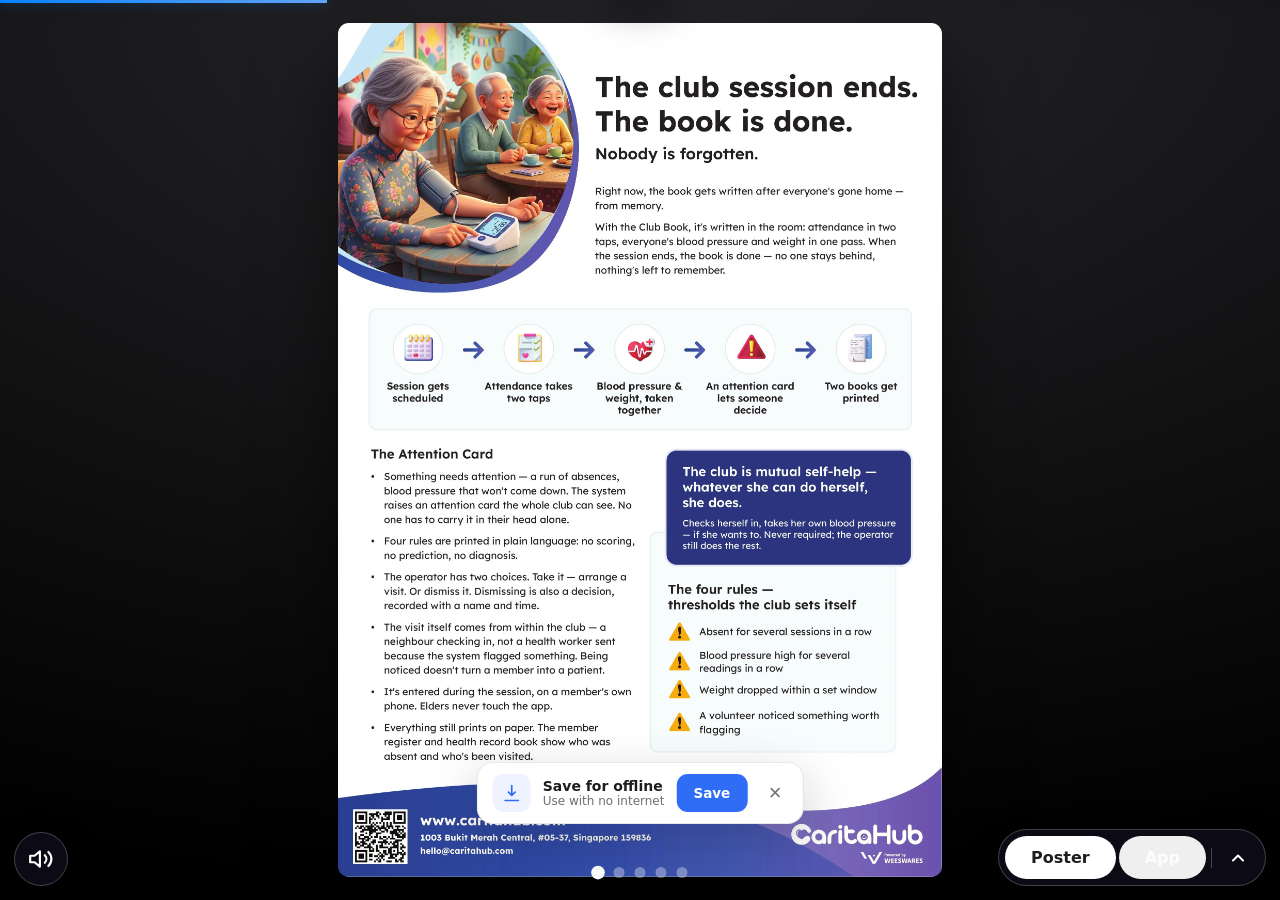
==== clb/index.html @ 9517d424 "CLB: smoother slides — decode-ahead (flash-free transitions), idle prefetch+decode all images, GPU w" ====
<!DOCTYPE html>
<html lang="en">
<head>
  <meta charset="UTF-8" />
  <meta name="viewport" content="width=device-width, initial-scale=1.0, maximum-scale=1.0, user-scalable=no, viewport-fit=cover" />
  <meta name="apple-mobile-web-app-capable" content="yes" />
  <meta name="mobile-web-app-capable" content="yes" />
  <meta name="theme-color" content="#000000" />
  <link rel="manifest" href="./manifest.webmanifest" />
  <link rel="apple-touch-icon" href="./assets/icon.svg" />
  <link rel="preload" as="image" href="posters/1.webp" />
  <link rel="preload" as="image" href="assets/ch-logo.svg" />
  <title>Sổ CLB số — CaritaHub</title>
  <style>
    :root{
      --slide-seconds:8; --fade-ms:900;
      --ink:#1d1d1f; --muted:#6e6e73; --line:rgba(0,0,0,.09);
      --bg:#fbfbfd; --card:#ffffff; --surface:#f5f5f7;
      --brand:#1d1d1f; --brand2:#2f6df6; --accent:#2f6df6;
      --shadow:0 4px 18px rgba(0,0,0,.05); --shadow-lg:0 20px 54px rgba(0,0,0,.10);
      --r:22px;
      --font:-apple-system,BlinkMacSystemFont,'SF Pro Display','SF Pro Text','Segoe UI',system-ui,Roboto,'Helvetica Neue',Arial,sans-serif;
    }
    *{margin:0;padding:0;box-sizing:border-box}
    html,body{height:100%}
    html,body{overscroll-behavior:none}
    body{font-family:var(--font);color:var(--ink);background:var(--bg);
      -webkit-tap-highlight-color:transparent;-webkit-font-smoothing:antialiased;
      -webkit-user-select:none;user-select:none;overflow:hidden}
    img{-webkit-user-drag:none;user-drag:none}
    a{color:inherit;text-decoration:none}

    /* ===== TOP OVERLAY (expand) ===== */
    .topbar{position:fixed;top:0;left:0;right:0;z-index:80;
      background:rgba(255,255,255,.92);backdrop-filter:blur(16px);-webkit-backdrop-filter:blur(16px);
      border-bottom:1px solid var(--line);box-shadow:var(--shadow);
      transform:translateY(-110%);transition:transform .34s cubic-bezier(.4,0,.2,1)}
    body.nav-open .topbar{transform:translateY(0)}
    .tbrow{height:50px;display:flex;align-items:center;gap:12px;padding:0 14px}
    .brand{display:flex;align-items:center;gap:7px;font-weight:800;font-size:15px;white-space:nowrap}
    .brand b{color:var(--brand2)}.brand .dot{color:var(--muted);font-weight:600;font-size:11.5px}
    .tbrow .spacer{flex:1}
    .iconbtn{appearance:none;border:1px solid var(--line);background:#fff;cursor:pointer;width:36px;height:36px;
      border-radius:9px;display:flex;align-items:center;justify-content:center;color:var(--ink);flex:0 0 auto}
    .iconbtn:hover{background:#faf8f2}.iconbtn svg{width:18px;height:18px}

    /* ===== FLOATING BOTTOM-RIGHT NAV ===== */
    .fab{position:fixed;right:max(14px,calc(env(safe-area-inset-right) + 8px));
      bottom:max(14px,calc(env(safe-area-inset-bottom) + 8px));z-index:90;
      display:flex;align-items:center;gap:3px;padding:5px;border-radius:999px;
      background:rgba(22,20,42,.52);backdrop-filter:blur(16px);-webkit-backdrop-filter:blur(16px);
      border:1px solid rgba(255,255,255,.22);box-shadow:0 10px 34px rgba(0,0,0,.32);transition:opacity .35s}
    .fab .ftab{appearance:none;border:0;cursor:pointer;font-family:inherit;font-weight:700;font-size:13.5px;
      color:rgba(255,255,255,.86);padding:8px 18px;border-radius:999px;transition:.2s;white-space:nowrap}
    .fab .ftab.active{background:#fff;color:var(--brand)}
    .fab .fdiv{width:1px;height:20px;background:rgba(255,255,255,.24);margin:0 2px}
    .fab .fexp{appearance:none;border:0;cursor:pointer;background:transparent;color:#fff;width:36px;height:36px;
      border-radius:999px;display:flex;align-items:center;justify-content:center}
    .fab .fexp:hover{background:rgba(255,255,255,.16)}
    .fab .fexp svg{width:20px;height:20px;transition:transform .3s}
    body.nav-open .fab .fexp svg{transform:rotate(180deg)}
    body.pidle.mode-poster .fab{opacity:.28}
    .sndbtn{position:fixed;left:max(14px,calc(env(safe-area-inset-left) + 8px));bottom:max(14px,calc(env(safe-area-inset-bottom) + 8px));z-index:90;
      width:46px;height:46px;border-radius:999px;display:flex;align-items:center;justify-content:center;
      background:rgba(22,20,42,.52);backdrop-filter:blur(16px);-webkit-backdrop-filter:blur(16px);
      border:1px solid rgba(255,255,255,.22);box-shadow:0 10px 34px rgba(0,0,0,.32);color:#fff;cursor:pointer;transition:opacity .35s}
    .sndbtn svg{width:22px;height:22px}
    body.mode-app .sndbtn{display:none}
    body.pidle.mode-poster .sndbtn{opacity:.28}
    @media (min-width:900px){.sndbtn{width:54px;height:54px}.sndbtn svg{width:26px;height:26px}}

    .view{display:none}.view.active{display:block}

    /* ===== POSTER ===== */
    #stage{position:fixed;inset:0;z-index:10;overflow:hidden;cursor:pointer;
      background:radial-gradient(130% 100% at 50% 0%,#26262a 0%,#151517 46%,#000 100%);
      display:flex;align-items:center;justify-content:center}
    .slide{position:absolute;inset:0;display:flex;align-items:center;justify-content:center;opacity:0;will-change:opacity;
      transition:opacity calc(var(--fade-ms)*1ms) ease-in-out;pointer-events:none;padding:clamp(8px,2.5vmin,40px)}
    .slide.active{opacity:1}
    .slide img{max-width:100%;max-height:100%;object-fit:contain;border-radius:clamp(4px,1.2vmin,14px);box-shadow:0 30px 80px rgba(0,0,0,.55)}
    #bar{position:absolute;top:0;left:0;height:3px;width:0;z-index:20;background:linear-gradient(90deg,#0a84ff,#64a7ff);box-shadow:0 0 12px rgba(10,132,255,.5)}
    #dots{position:absolute;bottom:max(22px,calc(env(safe-area-inset-bottom) + 16px));left:50%;transform:translateX(-50%);display:flex;gap:10px;z-index:20;transition:opacity .4s}
    .dot{width:11px;height:11px;border-radius:50%;background:rgba(255,255,255,.35);cursor:pointer;transition:.3s}
    .dot.active{background:#fff;transform:scale(1.25)}
    body.pidle #dots{opacity:0;pointer-events:none}
    #holdhint{position:absolute;top:50%;left:50%;transform:translate(-50%,-50%) scale(.9);z-index:25;display:flex;align-items:center;gap:10px;
      padding:12px 20px;border-radius:14px;background:rgba(10,8,26,.62);backdrop-filter:blur(6px);color:#fff;font-weight:700;font-size:15px;
      opacity:0;pointer-events:none;transition:opacity .18s,transform .18s}
    body.holding #holdhint{opacity:1;transform:translate(-50%,-50%) scale(1)}
    #holdhint svg{width:18px;height:18px}

    /* ===== APP DECK (kiosk step-by-step) ===== */
    #view-app.active{position:fixed;inset:0;z-index:10;background:#fbfbfd;overflow:hidden}
    #deck{position:absolute;inset:0;display:flex;align-items:center;justify-content:center;
      overflow:auto;touch-action:pan-y;padding:clamp(56px,7vh,84px) clamp(64px,9vw,120px)}
    .step{width:100%;max-width:1120px;margin:auto;opacity:0;transform:translateY(10px);will-change:opacity,transform;backface-visibility:hidden;
      transition:opacity .42s ease,transform .42s cubic-bezier(.4,0,.2,1)}
    .step.from-r{transform:translateX(36px)}
    .step.from-l{transform:translateX(-36px)}
    .step.in{opacity:1;transform:none!important}

    /* intro */
    .ch-logo{height:clamp(38px,5.2vh,56px);display:block;margin:0 auto 22px;width:auto;max-width:min(80vw,340px)}
    .step-screen .txt{max-width:min(460px,100%)}
    .step-intro{text-align:center}
    .step-intro .eyebrow{font-size:clamp(12px,1.5vw,14px);font-weight:800;letter-spacing:.16em;text-transform:uppercase;color:var(--brand2)}
    .step-intro h1{font-size:clamp(30px,6vw,58px);color:var(--brand);letter-spacing:-.025em;line-height:1.05;margin-top:14px}
    .step-intro p{max-width:680px;margin:18px auto 0;color:#4b5563;font-size:clamp(15px,2vw,19px);line-height:1.6}
    .chan-cards{display:flex;flex-wrap:wrap;gap:12px;justify-content:center;margin-top:30px}
    .chan-cards .cc{display:flex;align-items:center;gap:10px;background:#fff;border:1px solid var(--line);
      border-radius:14px;padding:12px 16px;cursor:pointer;transition:.16s;font-weight:700;font-size:14.5px;color:var(--ink)}
    .chan-cards .cc:hover{transform:translateY(-2px);box-shadow:0 12px 26px rgba(0,0,0,.10)}
    .chan-cards .cc b{width:26px;height:26px;border-radius:8px;color:#fff;font-size:12px;display:flex;align-items:center;justify-content:center}

    /* chapter */
    .step-chapter{text-align:center;position:relative}
    .step-chapter .big-no{position:absolute;top:-13vh;left:50%;transform:translateX(-50%);font-size:36vh;font-weight:800;
      color:#000;opacity:.028;line-height:1;pointer-events:none;z-index:0}
    .step-chapter>*{position:relative;z-index:1}
    .kick{display:inline-flex;align-items:center;gap:9px;justify-content:center}
    .kick i{width:10px;height:10px;border-radius:50%;background:var(--ch,#4b47c9)}
    .kick span{font-size:clamp(12px,1.5vw,14px);font-weight:800;letter-spacing:.15em;text-transform:uppercase;color:var(--ch,#4b47c9)}
    .step-chapter h1{font-size:clamp(26px,4.6vw,46px);color:var(--brand);letter-spacing:-.02em;line-height:1.1;margin:16px auto 0;max-width:900px}
    .badge{display:inline-block;font-size:12px;font-weight:800;padding:5px 13px;border-radius:999px;margin-top:16px}
    .badge.live{background:#dcfce7;color:#15803d}.badge.proto{background:#fef3c7;color:#b45309}
    .step-chapter .blurb{max-width:760px;margin:18px auto 0;color:#4b5563;font-size:clamp(15px,1.9vw,18px);line-height:1.6}
    .feats{display:flex;flex-wrap:wrap;gap:9px;justify-content:center;margin:22px auto 0;max-width:820px;padding:0}
    .feats li{list-style:none;font-size:13px;font-weight:500;color:var(--ink);background:var(--surface);border:1px solid transparent;
      border-radius:999px;padding:7px 14px;display:flex;align-items:center;gap:8px}
    .feats li::before{content:"";width:6px;height:6px;border-radius:50%;background:var(--ch,#4b47c9)}
    .manual{display:inline-flex;align-items:center;gap:8px;margin-top:22px;font-weight:700;font-size:14px;color:var(--brand2);
      background:#eef3ff;border:1px solid #dbe6ff;padding:10px 16px;border-radius:12px;transition:.15s}
    .manual:hover{background:#e2ecff}
    .go-hint{margin-top:24px;color:var(--muted);font-size:13.5px;font-weight:600}

    /* screen */
    .step-screen{display:flex;flex-wrap:wrap;gap:clamp(20px,4.5vw,60px);align-items:center;justify-content:center}
    .step-screen .dev{flex:0 0 auto;display:flex;align-items:center;justify-content:center;cursor:zoom-in}
    .step-screen .txt{flex:1 1 300px;max-width:460px;min-width:260px}
    .step-screen .chan{display:inline-flex;align-items:center;gap:8px;font-size:12.5px;font-weight:800;letter-spacing:.08em;text-transform:uppercase;color:var(--ch,#4b47c9)}
    .step-screen .chan i{width:8px;height:8px;border-radius:50%;background:var(--ch,#4b47c9)}
    .step-screen h2{font-size:clamp(22px,3.2vw,34px);color:var(--brand);letter-spacing:-.02em;line-height:1.16;margin:12px 0 0}
    .step-screen .detail{margin-top:14px;color:#4b5563;font-size:clamp(15px,1.9vw,18px);line-height:1.6}
    .step-screen .zoom{margin-top:18px;display:inline-flex;align-items:center;gap:7px;color:var(--muted);font-size:13px;font-weight:600}
    @media (orientation:portrait){.step-screen{flex-direction:column}.step-screen .txt{text-align:center;max-width:640px}.step-screen .chan{justify-content:center}}

    /* device frames */
    .phone{background:#1d1d1f;border-radius:34px;padding:10px;box-shadow:var(--shadow-lg);position:relative;width:min(300px,34vh,82vw)}
    .phone::before{content:"";position:absolute;top:17px;left:50%;transform:translateX(-50%);width:34%;height:6px;background:#26282e;border-radius:99px;z-index:2}
    .phone .screen{border-radius:24px;overflow:hidden;aspect-ratio:640/1385;background:#fff;display:block}
    .phone .screen img{width:100%;height:100%;object-fit:cover;display:block}
    .browser{background:#fff;border-radius:16px;overflow:hidden;border:1px solid var(--line);box-shadow:var(--shadow-lg);width:min(820px,54vw,124vh)}
    .browser .b-bar{height:36px;display:flex;align-items:center;gap:7px;padding:0 14px;background:#f5f5f7;border-bottom:1px solid var(--line)}
    .browser .b-bar i{width:12px;height:12px;border-radius:50%;display:block}
    .browser .b-bar .r{background:#ff5f57}.browser .b-bar .y{background:#febc2e}.browser .b-bar .g{background:#28c840}
    .browser .b-bar .addr{flex:1;height:20px;margin-left:8px;background:#fff;border:1px solid #e3ded3;border-radius:6px;font-size:11.5px;color:#9aa0ab;display:flex;align-items:center;padding:0 10px;overflow:hidden;white-space:nowrap}
    .browser .screen{aspect-ratio:1600/1000;background:#fff;display:block}
    .browser .screen img{width:100%;height:100%;object-fit:cover;display:block}
    .kiosk{background:#1d1d1f;border-radius:22px;padding:15px;box-shadow:var(--shadow-lg);width:min(760px,52vw,120vh)}
    .kiosk .screen{border-radius:9px;overflow:hidden;aspect-ratio:1600/1000;background:#fff;display:block}
    .kiosk .screen img{width:100%;height:100%;object-fit:cover;display:block}
    .kiosk .stand{width:74px;height:11px;background:#14161c;border-radius:0 0 9px 9px;margin:0 auto}

    /* links (print / manuals) */
    .step-links{text-align:center}
    .step-links h1{font-size:clamp(24px,4vw,40px);color:var(--brand);letter-spacing:-.02em;margin:14px auto 0;max-width:820px;line-height:1.12}
    .step-links .blurb{max-width:680px;margin:16px auto 0;color:#4b5563;font-size:clamp(15px,1.8vw,17px);line-height:1.6}
    .linkgrid{display:grid;gap:16px;grid-template-columns:repeat(auto-fit,minmax(220px,1fr));max-width:900px;margin:28px auto 0;text-align:left}
    .lcard{background:#fff;border:1px solid var(--line);border-radius:14px;padding:18px;transition:.16s;display:block}
    .lcard:hover{transform:translateY(-3px);box-shadow:0 14px 30px rgba(0,0,0,.10)}
    .lcard .tag{font-size:11px;font-weight:800;letter-spacing:.06em;color:#b45309;background:#fef3c7;display:inline-block;padding:3px 9px;border-radius:6px}
    .lcard h4{font-size:15.5px;margin:12px 0 5px;color:var(--ink)}
    .lcard p{font-size:12.5px;color:var(--muted);line-height:1.45}

    /* closing */
    .step-closing{text-align:center}
    .step-closing h1{font-size:clamp(24px,4vw,42px);color:var(--brand);letter-spacing:-.02em;line-height:1.1}
    .plist{display:grid;gap:16px;grid-template-columns:repeat(auto-fit,minmax(240px,1fr));max-width:920px;margin:26px auto 0;text-align:left}
    .pitem{background:var(--surface);border:1px solid transparent;border-radius:18px;padding:22px}
    .pitem b{display:block;color:var(--brand2);font-size:14.5px;margin-bottom:6px}
    .pitem span{font-size:13px;color:#4b5563;line-height:1.55}
    .close-foot{margin-top:26px;color:var(--muted);font-size:13.5px;line-height:1.7}
    .close-foot .flogo{font-weight:800;color:var(--brand);font-size:16px}
    .close-foot .flogo b{color:var(--brand2)}
    .close-foot .flinks{display:flex;gap:10px;justify-content:center;flex-wrap:wrap;margin-top:12px}
    .close-foot .flinks a{font-size:13px;font-weight:700;color:var(--brand2);background:#eef3ff;border:1px solid #dbe6ff;padding:8px 15px;border-radius:10px}

    /* deck controls */
    .dk-arw{position:fixed;top:50%;transform:translateY(-50%);z-index:60;width:clamp(48px,6vw,62px);height:clamp(48px,6vw,62px);
      border-radius:50%;border:1px solid var(--line);background:rgba(255,255,255,.86);backdrop-filter:blur(8px);
      display:flex;align-items:center;justify-content:center;cursor:pointer;box-shadow:0 8px 24px rgba(20,18,45,.14);color:var(--brand);transition:.16s}
    .dk-arw:hover{background:#fff;transform:translateY(-50%) scale(1.06)}
    .dk-arw:disabled{opacity:.28;cursor:default;transform:translateY(-50%)}
    .dk-arw svg{width:26px;height:26px}
    #dk-prev{left:max(14px,env(safe-area-inset-left))}#dk-next{right:max(14px,env(safe-area-inset-right))}
    #dk-ov{position:fixed;top:max(14px,env(safe-area-inset-top));left:max(14px,env(safe-area-inset-left));z-index:60;
      display:flex;align-items:center;gap:8px;background:rgba(255,255,255,.86);backdrop-filter:blur(8px);border:1px solid var(--line);
      border-radius:12px;padding:9px 15px;font-weight:700;font-size:13.5px;color:var(--brand);cursor:pointer;box-shadow:0 8px 24px rgba(20,18,45,.12)}
    #dk-ov:hover{background:#fff}#dk-ov svg{width:17px;height:17px}
    #dk-foot{position:fixed;left:0;right:0;bottom:0;z-index:55;pointer-events:none}
    #dk-bar{height:4px;width:0;background:linear-gradient(90deg,var(--brand2),#8f8bff);transition:width .35s ease}
    #dk-label{position:absolute;bottom:12px;left:50%;transform:translateX(-50%);font-size:13px;font-weight:700;color:var(--brand);
      background:rgba(255,255,255,.8);backdrop-filter:blur(6px);padding:6px 14px;border-radius:999px;border:1px solid var(--line);white-space:nowrap}
    body.mode-poster .dk-arw,body.mode-poster #dk-ov,body.mode-poster #dk-foot{display:none}

    /* overview overlay */
    #ov{position:fixed;inset:0;z-index:110;background:rgba(244,240,231,.97);backdrop-filter:blur(6px);display:none;
      flex-direction:column;padding:clamp(20px,5vh,50px) clamp(20px,6vw,80px);overflow:auto}
    #ov.open{display:flex}
    #ov h2{font-size:clamp(20px,3vw,28px);color:var(--brand);text-align:center;letter-spacing:-.02em}
    #ov .ov-x{position:absolute;top:18px;right:20px;width:44px;height:44px;border-radius:12px;border:1px solid var(--line);background:#fff;
      display:flex;align-items:center;justify-content:center;cursor:pointer;color:var(--ink);font-size:26px}
    .ov-grid{display:grid;gap:14px;grid-template-columns:repeat(auto-fit,minmax(210px,1fr));max-width:1000px;margin:26px auto 0;width:100%}
    .ov-card{background:#fff;border:1px solid var(--line);border-radius:16px;padding:18px;cursor:pointer;transition:.16s;display:flex;gap:14px;align-items:center}
    .ov-card:hover{transform:translateY(-3px);box-shadow:0 14px 30px rgba(0,0,0,.10)}
    .ov-card b{width:38px;height:38px;border-radius:10px;color:#fff;font-weight:800;display:flex;align-items:center;justify-content:center;flex:0 0 auto}
    .ov-card h3{font-size:15.5px;color:var(--ink)}.ov-card span{font-size:12.5px;color:var(--muted)}

    /* ===== iMin Heron 1 & large touch kiosks (portrait 1080×1920) ===== */
    @media (min-width:900px){
      .step-intro h1{font-size:clamp(46px,6.4vw,74px)}
      .step-chapter h1{font-size:clamp(40px,5.2vw,60px)}
      .step-intro p,.step-chapter .blurb,.step-links .blurb{font-size:clamp(19px,2.1vw,23px);line-height:1.62}
      .step-screen h2{font-size:clamp(34px,4vw,48px)}
      .step-screen .detail{font-size:clamp(21px,2.3vw,27px)}
      .step-screen .chan{font-size:16px}
      .step-links h1,.step-closing h1{font-size:clamp(38px,5vw,56px)}
      .feats li{font-size:15.5px;padding:9px 18px}
      .badge{font-size:14px;padding:6px 15px}
      .manual{font-size:16px;padding:12px 20px}
      .go-hint{font-size:16px}
      .chan-cards .cc{font-size:17px;padding:15px 21px}
      .chan-cards .cc b{width:30px;height:30px;font-size:13px}
      .dk-arw{width:76px;height:76px}.dk-arw svg{width:32px;height:32px}
      #dk-ov{font-size:16px;padding:12px 20px}#dk-ov svg{width:20px;height:20px}
      #dk-label{font-size:16px;padding:9px 22px}
      .fab{padding:6px}.fab .ftab{font-size:16px;padding:12px 26px}.fab .fexp{width:42px;height:42px}
      .ov-card{padding:22px}.ov-card b{width:44px;height:44px;font-size:16px}
      .ov-card h3{font-size:17px}.ov-card span{font-size:13.5px}
      .pitem{padding:24px}.pitem b{font-size:16px}.pitem span{font-size:14.5px}
      .lcard h4{font-size:17px}.lcard p{font-size:13.5px}
    }
    /* Heron 1 stand — use the full vertical canvas: big device frames */
    @media (min-width:900px) and (orientation:portrait){
      #deck{padding:96px 60px 104px}
      .step-screen{gap:clamp(28px,4vh,52px)}
      .step-screen .phone{width:min(490px,45vh,86vw)}
      .step-screen .browser{width:min(960px,92vw)}
      .step-screen .kiosk{width:min(920px,92vw)}
      .dk-arw{width:84px;height:84px}.dk-arw svg{width:36px;height:36px}
    }

    /* ---- stats (impact numbers) ---- */
    .step-stats{text-align:center}
    .step-stats h1{font-size:clamp(24px,4vw,42px);color:var(--brand);letter-spacing:-.02em;line-height:1.1;margin:14px auto 0;max-width:820px}
    .stat-grid{display:grid;gap:16px;grid-template-columns:repeat(auto-fit,minmax(200px,1fr));max-width:920px;margin:30px auto 0}
    .stat-tile{background:var(--surface);border:1px solid transparent;border-radius:18px;padding:26px 20px;display:flex;flex-direction:column;align-items:center;justify-content:center;gap:8px}
    .stat-num{font-size:clamp(38px,6vw,60px);font-weight:800;color:var(--brand);letter-spacing:-.03em;line-height:1;font-variant-numeric:tabular-nums;font-feature-settings:"tnum"}
    .stat-lab{color:var(--muted);font-size:clamp(13px,1.5vw,15px);line-height:1.45;max-width:220px}
    .stat-note{margin-top:22px;color:var(--muted);font-size:12.5px;font-weight:600}
    /* ---- geo ---- */
    .step-geo{text-align:center}
    .step-geo h1{font-size:clamp(24px,4vw,42px);color:var(--brand);letter-spacing:-.02em;line-height:1.1;margin:14px auto 0;max-width:820px}
    .geo-grid{display:grid;gap:16px;grid-template-columns:repeat(auto-fit,minmax(230px,1fr));max-width:900px;margin:30px auto 0;text-align:left}
    .geo-card{background:#fff;border:1px solid var(--line);border-radius:16px;padding:20px 22px;transition:.16s}
    .geo-card:hover{transform:translateY(-3px);box-shadow:0 14px 30px rgba(0,0,0,.10)}
    .geo-head{display:flex;align-items:center;gap:10px;font-weight:800;font-size:16.5px;color:var(--brand)}
    .geo-dot{width:11px;height:11px;border-radius:50%;flex:0 0 auto}
    .geo-list{list-style:none;margin:14px 0 0;padding:0;display:flex;flex-direction:column;gap:9px}
    .geo-list li{display:flex;align-items:center;gap:9px;font-size:13.5px;color:#4b5563;line-height:1.4}
    .geo-list li::before{content:"";width:5px;height:5px;border-radius:50%;background:var(--line);flex:0 0 auto}
    /* ---- closing scan card ---- */
    .close-scan{display:flex;align-items:center;justify-content:center;gap:clamp(18px,3vw,30px);flex-wrap:wrap;
      background:#fff;border:1px solid var(--line);border-radius:18px;box-shadow:var(--shadow);
      padding:clamp(18px,2.4vw,26px);max-width:560px;margin:26px auto 0;text-align:left}
    .scan-qr{background:#fff;border:1px solid var(--line);border-radius:14px;padding:12px;flex:0 0 auto}
    .scan-qr img{display:block;width:clamp(120px,18vh,180px);height:clamp(120px,18vh,180px);object-fit:contain;border-radius:6px}
    .scan-txt{display:flex;flex-direction:column;gap:6px;min-width:180px}
    .scan-txt b{color:var(--brand);font-size:15.5px}
    .scan-txt a{font-size:14px;font-weight:700;color:var(--brand2);width:fit-content}
    .scan-txt a:hover{text-decoration:underline}
    .scan-txt span{color:var(--muted);font-size:12.5px;line-height:1.5;margin-top:2px}
    @media(max-width:520px){.close-scan{text-align:center}.scan-txt{align-items:center}}
    @media (min-width:900px){
      .step-stats h1,.step-geo h1{font-size:clamp(38px,5vw,56px)}
      .stat-num{font-size:clamp(52px,6vw,74px)}.stat-lab{font-size:16px;max-width:240px}.stat-tile{padding:32px 24px}
      .geo-head{font-size:19px}.geo-list li{font-size:16px}
      .scan-txt b{font-size:18px}.scan-txt a{font-size:16px}.scan-txt span{font-size:14px}
    }
    /* ---- language toggle + PDF viewer ---- */
    .langtog{appearance:none;border:1px solid var(--line);background:#fff;cursor:pointer;font-family:inherit;
      font-weight:700;font-size:12.5px;color:var(--brand);border-radius:999px;padding:7px 12px;line-height:1}
    .langtog b{color:var(--brand2)}
    #pdfview{position:fixed;inset:0;z-index:125;background:rgba(15,13,30,.92);display:none;flex-direction:column;padding:max(14px,env(safe-area-inset-top)) 14px 14px}
    #pdfview.open{display:flex}
    #pdfview .pv-bar{display:flex;align-items:center;gap:12px;color:#fff;padding:6px 6px 12px}
    #pdfview .pv-bar b{font-size:15px;flex:1}
    #pdfview .pv-x{cursor:pointer;width:40px;height:40px;border-radius:10px;display:flex;align-items:center;justify-content:center;font-size:26px;background:rgba(255,255,255,.12)}
    #pdfview iframe{flex:1;width:100%;border:0;border-radius:12px;background:#fff}
    /* ---- search in overview ---- */
    #ov-search{width:100%;max-width:560px;margin:18px auto 0;display:block;border:1px solid var(--line);background:#fff;
      border-radius:12px;padding:13px 16px;font-family:inherit;font-size:15px;color:var(--ink);outline:none}
    #ov-search:focus{border-color:var(--brand2);box-shadow:0 0 0 3px rgba(47,109,246,.15)}
    #ov-results{max-width:900px;margin:16px auto 0;width:100%;display:flex;flex-direction:column;gap:8px}
    .ov-res{display:flex;gap:12px;align-items:center;background:#fff;border:1px solid var(--line);border-radius:12px;padding:12px 15px;cursor:pointer;text-align:left}
    .ov-res:hover{background:var(--surface)}
    .ov-res .r-ch{font-size:11.5px;font-weight:800;letter-spacing:.06em;text-transform:uppercase;color:var(--brand2);flex:0 0 auto;width:96px}
    .ov-res .r-cap{font-size:13.5px;color:var(--ink);line-height:1.35}
    /* ---- a11y & micro-interactions ---- */
    :focus-visible{outline:2px solid var(--brand2);outline-offset:2px;border-radius:6px}
    #dk-label{font-variant-numeric:tabular-nums}
    body.autoplaying #dk-label::after{content:" · Auto";color:var(--brand2);font-weight:800}
    #dk-play{position:fixed;top:max(14px,env(safe-area-inset-top));right:max(14px,env(safe-area-inset-right));z-index:60;
      width:44px;height:44px;border-radius:999px;border:1px solid var(--line);background:rgba(255,255,255,.86);backdrop-filter:blur(8px);
      display:flex;align-items:center;justify-content:center;cursor:pointer;box-shadow:0 8px 24px rgba(20,18,45,.12);color:var(--brand)}
    #dk-play:hover{background:#fff}#dk-play svg{width:20px;height:20px}
    #dk-prog{position:fixed;top:0;left:0;height:3px;width:0;z-index:70;background:var(--brand2);box-shadow:0 0 10px var(--brand2)}
    body.mode-poster #dk-play,body.mode-poster #dk-prog{display:none}
    /* offline status */
    #offtoast{position:fixed;left:50%;top:max(14px,env(safe-area-inset-top));transform:translateX(-50%) translateY(-140%);
      z-index:118;display:flex;align-items:center;gap:9px;background:rgba(22,20,42,.92);color:#fff;font-weight:700;font-size:13.5px;
      padding:11px 17px;border-radius:999px;box-shadow:0 12px 34px rgba(0,0,0,.34);backdrop-filter:blur(10px);
      transition:transform .4s cubic-bezier(.4,0,.2,1);white-space:nowrap;max-width:92vw}
    #offtoast.show{transform:translateX(-50%) translateY(0)}
    #offtoast .dot{width:9px;height:9px;border-radius:50%;background:#febc2e;flex:0 0 auto}
    #offtoast.ready .dot{background:#28c840}
    #offtoast .spin{width:14px;height:14px;border:2px solid rgba(255,255,255,.35);border-top-color:#fff;border-radius:50%;animation:offspin .8s linear infinite}
    #offtoast.ready .spin{display:none}
    @keyframes offspin{to{transform:rotate(360deg)}}
    #offtoast-bar{width:74px;height:5px;border-radius:3px;background:rgba(255,255,255,.24);overflow:hidden;flex:0 0 auto;display:none}
    #offtoast.downloading #offtoast-bar{display:block}
    #offtoast-bar i{display:block;height:100%;width:0;background:#28c840;transition:width .25s ease}
    #dlBtn.saved{color:#15803d;border-color:#bbf7d0;background:#f0fdf4}
    #offpill{position:fixed;left:50%;bottom:max(72px,calc(env(safe-area-inset-bottom) + 66px));transform:translateX(-50%);z-index:88;
      display:none;align-items:center;gap:8px;background:#1d1d1f;color:#fff;font-weight:700;font-size:12.5px;padding:9px 15px;border-radius:999px;opacity:.94}
    #offpill .dot{width:8px;height:8px;border-radius:50%;background:#febc2e}
    body.offline #offpill{display:flex}
    /* first-run save-for-offline banner */
    #dlbanner{position:fixed;left:50%;bottom:max(76px,calc(env(safe-area-inset-bottom) + 70px));transform:translateX(-50%) translateY(18px);
      z-index:96;display:none;align-items:center;gap:12px;max-width:min(560px,94vw);
      background:#fff;border:1px solid var(--line);border-radius:16px;padding:11px 11px 11px 15px;
      box-shadow:0 18px 50px rgba(20,18,45,.22);opacity:0;transition:opacity .35s,transform .35s}
    #dlbanner.show{display:flex;opacity:1;transform:translateX(-50%) translateY(0)}
    #dlbanner .dlb-ic{width:38px;height:38px;border-radius:11px;background:#eef3ff;color:var(--brand2);display:flex;align-items:center;justify-content:center;flex:0 0 auto}
    #dlbanner .dlb-ic svg{width:20px;height:20px}
    #dlbanner .dlb-txt{display:flex;flex-direction:column;min-width:0}
    #dlbanner .dlb-txt b{font-size:14px;color:var(--ink);white-space:nowrap}
    #dlbanner .dlb-txt span{font-size:12px;color:var(--muted);white-space:nowrap}
    #dlbanner .dlb-bar{width:120px;height:6px;border-radius:4px;background:var(--surface);overflow:hidden;display:none;flex:0 0 auto}
    #dlbanner.busy .dlb-bar{display:block}
    #dlbanner .dlb-bar i{display:block;height:100%;width:0;background:#28c840;transition:width .25s ease}
    #dlbanner #dlb-go{appearance:none;border:0;cursor:pointer;font-family:inherit;font-weight:800;font-size:13.5px;color:#fff;
      background:var(--brand2);border-radius:11px;padding:11px 17px;white-space:nowrap;flex:0 0 auto}
    #dlbanner.busy #dlb-go{display:none}
    #dlbanner #dlb-x{appearance:none;border:0;background:transparent;color:var(--muted);cursor:pointer;font-size:22px;line-height:1;width:32px;height:32px;flex:0 0 auto}
    @media(max-width:520px){#dlbanner .dlb-txt span{display:none}#dlbanner{gap:9px;padding:9px 9px 9px 12px}#dlbanner .dlb-bar{width:80px}}
    @media (min-width:900px){#dk-play{width:52px;height:52px}#dk-play svg{width:24px;height:24px}}
    .icard:active,.lcard:active,.geo-card:active,.chan-cards .cc:active,.ov-card:active,.stat-tile:active{transform:scale(.985)}
    @media (prefers-reduced-motion: reduce){
      *,*::before,*::after{transition-duration:.01ms !important;animation-duration:.01ms !important;scroll-behavior:auto !important}
    }

    /* lightbox */
    #lb{position:fixed;inset:0;z-index:130;background:rgba(15,13,30,.93);display:none;align-items:center;justify-content:center;padding:22px}
    #lb.open{display:flex}
    #lb .box{max-width:min(1200px,96vw);max-height:92vh;display:flex;flex-direction:column;align-items:center;gap:14px}
    #lb img{max-width:100%;max-height:84vh;object-fit:contain;border-radius:12px;box-shadow:0 30px 80px rgba(0,0,0,.6)}
    #lb .cap{color:#fff;text-align:center;max-width:680px;font-size:14px;line-height:1.5}
    #lb .x{position:absolute;top:14px;right:16px;color:#fff;font-size:30px;cursor:pointer;width:46px;height:46px;display:flex;align-items:center;justify-content:center;border-radius:12px}
    #lb .x:hover{background:rgba(255,255,255,.12)}
    #lb .arw{position:absolute;top:50%;transform:translateY(-50%);color:#fff;cursor:pointer;width:54px;height:54px;display:flex;align-items:center;justify-content:center;background:rgba(255,255,255,.1);border-radius:50%;font-size:26px}
    #lb .arw:hover{background:rgba(255,255,255,.22)}#lb .prev{left:16px}#lb .next{right:16px}
  </style>
</head>
<body class="mode-poster">
  <header class="topbar">
    <div class="tbrow">
      <div class="brand"><img src="assets/ch-logo.svg" alt="" style="height:24px"><span>Sổ <b>CLB</b> số</span></div>
      <div class="spacer"></div>
      <button class="langtog" id="dlBtn" title="Unduh untuk offline / Save for offline" aria-label="Download for offline"></button>
      <button class="langtog" id="langBtn" title="Ngôn ngữ / Language" aria-label="Toggle language English or Vietnamese"><b>EN</b> · VI</button>
      <button class="iconbtn" id="fsBtn" title="Fullscreen" aria-label="Toggle fullscreen"><svg viewBox="0 0 24 24" fill="none" stroke="currentColor" stroke-width="2.2" stroke-linecap="round" stroke-linejoin="round"><path d="M8 3H5a2 2 0 0 0-2 2v3M16 3h3a2 2 0 0 1 2 2v3M8 21H5a2 2 0 0 1-2-2v-3M16 21h3a2 2 0 0 0 2-2v-3"/></svg></button>
      <button class="iconbtn" id="closeNav" title="Close" aria-label="Close menu"><svg viewBox="0 0 24 24" fill="none" stroke="currentColor" stroke-width="2.4" stroke-linecap="round"><path d="M6 6l12 12M18 6L6 18"/></svg></button>
    </div>
  </header>

  <!-- POSTER -->
  <section class="view active" id="view-poster">
    <div id="stage">
      <div id="bar"></div>
      <div id="holdhint"><svg viewBox="0 0 24 24" fill="currentColor"><path d="M6 4h4v16H6zM14 4h4v16h-4z"/></svg><span>Paused</span></div>
      <div id="dots"></div>
    </div>
  </section>

  <!-- APP DECK -->
  <section class="view" id="view-app">
    <div id="deck"></div>
    <button class="dk-arw" id="dk-prev" title="Previous" aria-label="Previous step"><svg viewBox="0 0 24 24" fill="none" stroke="currentColor" stroke-width="2.4" stroke-linecap="round" stroke-linejoin="round"><path d="M15 18l-6-6 6-6"/></svg></button>
    <button class="dk-arw" id="dk-next" title="Next" aria-label="Next step"><svg viewBox="0 0 24 24" fill="none" stroke="currentColor" stroke-width="2.4" stroke-linecap="round" stroke-linejoin="round"><path d="M9 6l6 6-6 6"/></svg></button>
    <div id="dk-ov" role="button" tabindex="0" aria-label="Overview and search"><svg viewBox="0 0 24 24" fill="none" stroke="currentColor" stroke-width="2.2" stroke-linecap="round" aria-hidden="true"><path d="M3 6h18M3 12h18M3 18h18"/></svg><span>Overview</span></div>
    <button class="dk-play" id="dk-play" aria-label="Play or pause auto-advance" title="Auto-play"></button>
    <div id="dk-prog"></div>
    <div id="dk-foot"><div id="dk-bar"></div><div id="dk-label"></div></div>
  </section>

  <!-- background music (poster) -->
  <audio id="bgm" loop preload="auto" src="assets/bg-music.mp3"></audio>
  <button class="sndbtn" id="sndBtn" aria-label="Bật/tắt nhạc nền — Toggle music" title="Music"></button>

  <!-- FLOATING NAV -->
  <div class="fab" id="fab">
    <button class="ftab active" data-tab="poster">Poster</button>
    <button class="ftab" data-tab="app">App</button>
    <span class="fdiv"></span>
    <button class="fexp" id="fexp" title="More" aria-label="More options"><svg viewBox="0 0 24 24" fill="none" stroke="currentColor" stroke-width="2.4" stroke-linecap="round" stroke-linejoin="round"><path d="M6 15l6-6 6 6"/></svg></button>
  </div>

  <!-- OVERVIEW -->
  <div id="ov" role="dialog" aria-modal="true" aria-label="Overview"><div class="ov-x" id="ov-x" role="button" tabindex="0" aria-label="Close">&times;</div><h2 id="ov-title">Overview — jump to a section</h2>
    <input id="ov-search" type="search" placeholder="Search screens…" autocomplete="off">
    <div id="ov-results"></div>
    <div class="ov-grid" id="ov-grid"></div></div>

  <!-- offline status -->
  <div id="offtoast"><span class="spin"></span><span class="dot"></span><span id="offtoast-txt"></span><span id="offtoast-bar"><i></i></span></div>
  <div id="offpill"><span class="dot"></span><span id="offpill-txt">Offline</span></div>

  <!-- first-run: save-for-offline banner -->
  <div id="dlbanner">
    <div class="dlb-ic"><svg viewBox="0 0 24 24" fill="none" stroke="currentColor" stroke-width="2" stroke-linecap="round" stroke-linejoin="round"><path d="M12 3v12m0 0 4-4m-4 4-4-4M4 21h16"/></svg></div>
    <div class="dlb-txt"><b id="dlb-title">Save for offline</b><span id="dlb-sub">Use with no internet</span></div>
    <div class="dlb-bar"><i></i></div>
    <button id="dlb-go">Save</button>
    <button id="dlb-x" aria-label="Dismiss">&times;</button>
  </div>

  <!-- inline PDF viewer -->
  <div id="pdfview"><div class="pv-bar"><b id="pv-title"></b><div class="pv-x" id="pv-x" role="button" tabindex="0" aria-label="Close PDF">&times;</div></div><iframe id="pv-frame" title="PDF"></iframe></div>

  <!-- LIGHTBOX -->
  <div id="lb" role="dialog" aria-modal="true" aria-label="Screenshot viewer"><div class="x" id="lb-x" role="button" tabindex="0" aria-label="Close">&times;</div><div class="arw prev" id="lb-prev" role="button" tabindex="0" aria-label="Previous image">&#8249;</div><div class="arw next" id="lb-next" role="button" tabindex="0" aria-label="Next image">&#8250;</div><div class="box"><img id="lb-img" src="" alt=""><div class="cap" id="lb-cap"></div></div></div>

  <script>
  /* ==================== POSTER ==================== */
  const POSTERS=["posters/1.webp","posters/2.webp","posters/3.webp","posters/4.webp","posters/5.webp"];
  const stage=document.getElementById('stage'),dotsWrap=document.getElementById('dots'),bar=document.getElementById('bar');
  const SLIDE_MS=(parseFloat(getComputedStyle(document.documentElement).getPropertyValue('--slide-seconds'))||8)*1000;
  let pIdx=0,pPlaying=true,pTimer=null,pStart=0,pRAF=null,posterActive=true,pHold=false;
  const slides=POSTERS.map((src,i)=>{const w=document.createElement('div');w.className='slide';
    const img=new Image();img.src=src;img.alt='Poster '+(i+1);img.loading=i===0?'eager':'lazy';w.appendChild(img);stage.insertBefore(w,bar);
    const d=document.createElement('div');d.className='dot';d.onclick=ev=>{ev.stopPropagation();pGo(i);};dotsWrap.appendChild(d);return w;});
  const dots=[...dotsWrap.children];
  function pRender(){slides.forEach((s,i)=>s.classList.toggle('active',i===pIdx));dots.forEach((d,i)=>d.classList.toggle('active',i===pIdx));}
  function pGo(i){pIdx=(i+slides.length)%slides.length;pRender();pRestart();}
  const pNext=()=>pGo(pIdx+1),pPrev=()=>pGo(pIdx-1);
  function pTick(){if(!pPlaying||!posterActive||pHold)return;bar.style.width=Math.min(100,((performance.now()-pStart)/SLIDE_MS)*100)+'%';pRAF=requestAnimationFrame(pTick);}
  function pRestart(){clearTimeout(pTimer);cancelAnimationFrame(pRAF);bar.style.width='0%';if(!pPlaying||!posterActive||pHold)return;pStart=performance.now();pRAF=requestAnimationFrame(pTick);pTimer=setTimeout(pNext,SLIDE_MS);}
  function pStop(){clearTimeout(pTimer);cancelAnimationFrame(pRAF);}
  function holdStart(){if(!posterActive||pHold)return;pHold=true;pStop();document.body.classList.add('holding');}
  function holdEnd(){if(!pHold)return;pHold=false;document.body.classList.remove('holding');if(pPlaying&&posterActive)pRestart();}
  let gX=0,gT=0,gMoved=false,gId=null;
  stage.addEventListener('pointerdown',e=>{if(!posterActive)return;gId=e.pointerId;gX=e.clientX;gT=performance.now();gMoved=false;holdStart();});
  stage.addEventListener('pointermove',e=>{if(gId===null)return;if(Math.abs(e.clientX-gX)>10)gMoved=true;});
  function endG(e){if(gId===null)return;gId=null;const dt=performance.now()-gT,dx=(e.clientX||gX)-gX;holdEnd();
    if(gMoved&&Math.abs(dx)>45){dx<0?pNext():pPrev();return;}
    if(dt<260&&!gMoved){const w=innerWidth;if(e.clientX<w*0.32)pPrev();else if(e.clientX>w*0.68)pNext();}}
  stage.addEventListener('pointerup',endG);
  stage.addEventListener('pointercancel',()=>{gId=null;holdEnd();});
  stage.addEventListener('pointerleave',()=>{if(gId!==null){gId=null;holdEnd();}});
  pRender();pRestart();
  let idleT;function wake(){document.body.classList.remove('pidle');clearTimeout(idleT);idleT=setTimeout(()=>{if(posterActive&&!pHold)document.body.classList.add('pidle')},3500);}
  ['mousemove','touchstart','keydown','click','pointerdown'].forEach(ev=>document.addEventListener(ev,wake,{passive:true}));wake();

  /* ==================== APP DATA ==================== */
  const PDF='https://regardlessly.github.io/notes/vietnam-channels/assets/';
  const SECTIONS=[
    {id:'backend',no:'01',kick:'Back office',ch:'#4b47c9',frame:'browser',badge:{t:'Live demo',c:'live'},
     title:'The Odoo back office — where both services run',
     blurb:'One operator — Chị Hoa, the club secretary — runs both the club and the day-care centre from the same screen. The rule throughout: the system prompts, people decide — never a diagnosis.',
     feats:['70 members, hardship categories, insurance','Self-generating schedules','60 seniors’ vitals in 40 minutes','Attention levels, never diagnosis','Day-care day board','Safety instructions for staff'],
     manual:PDF+'manuals/01-cong-quan-tri.pdf',
     items:[
      ['01-login','Signing in to Sổ CLB số — a Vietnamese interface, with data hosted in Vietnam.'],
      ['02-members-list','The member book: 70 members with hardship categories and BHYT status; a one-tap “needs attention” filter.'],
      ['03-member-form-attention','A member record with its attention level — the orange is the system asking for a human decision.'],
      ['04-programme-form','A recurring programme — its “10th & 25th monthly” schedule generates every session automatically.'],
      ['05-club-calendar','The club calendar — the club’s whole month at a glance.'],
      ['06-vitals-grid','Session vitals: the bulk blood-pressure and weight grid — 60 seniors in 40 minutes.'],
      ['07-attention-inbox','The needs-attention inbox: consecutive absences, a rising BP trend, weight loss — accept a flag and a visit is suggested.'],
      ['08-care-plans','Care plans, and the 30-second visit log behind every escalation.'],
      ['09-club-profile','The club profile — where the member book and the health book print from.'],
      ['10-daycare-day-board','The day-care day board — not arrived · at the centre · gone home · absent: one glance tells the whole day.'],
      ['11-daycare-enrolments','Day-care enrolments — the green “club member?” column: one senior, two services, one record.'],
      ['12-enrolment-safety','The red safety band says what staff must do — never what a person has; plus who may collect.'],
      ['13-centre-kpis','Centre numbers: regulars, visits per 30 days, coverage (illustrative figures).'],
      ['15-province-aggregates','The province view: aggregates only, no member records — visibility is earned by relationship, not granted by role.'],
     ]},
    {id:'staff',no:'02',kick:'Staff & volunteers',ch:'#159a6b',frame:'phone',badge:{t:'Prototype — in build',c:'proto'},
     title:'The staff & volunteer app',
     blurb:'The session’s work, pocket-sized: two-tap attendance, vitals on the spot, the needs-attention list, and a 30-second visit sheet. A volunteer sees only their assigned care plans — nothing more.',
     feats:['Two-tap attendance','Vitals at the session','30-second visit sheet','Volunteers see only their own work','Book preview & PDF export'],
     manual:PDF+'manuals/02-ung-dung-nhan-vien.pdf',
     items:[
      ['home','Chị Hoa’s home: the next session, quick actions, and the needs-attention list.'],
      ['members','The member book, in a pocket.'],
      ['attendance','Two-tap attendance: build the list, then tap the absentees.'],
      ['vitals','Session vitals — blood pressure and weight entered on the spot.'],
      ['attention','Needs-attention on the phone — the same flags as the desktop.'],
      ['visit-sheet','The 30-second visit sheet: tick the tasks, one line of observation, done.'],
      ['books','The club books, right in the app.'],
      ['book-preview','Member-book preview with PDF export — it still prints.'],
     ]},
    {id:'station',no:'03',kick:'Meeting station',ch:'#2f6df6',frame:'kiosk',badge:{t:'Prototype — in build',c:'proto'},
     title:'The meeting station — a docked tablet at the meeting table',
     blurb:'The staff app’s station mode — but the users are the seniors themselves. Tap your name, take a device-assisted reading, sign up for the next session. After 45 idle seconds it resets so nothing personal lingers.',
     feats:['Tap your name or scan a QR','Big type, proper honorifics','Device-assisted readings','Printed take-home slip','45-second privacy reset','PIN-locked station mode'],
     manual:PDF+'manuals/03-tram-sinh-hoat.pdf',
     items:[
      ['station-idle','The idle screen: solar and lunar date, one big button to begin.'],
      ['station-identify','“Please tap your name” — proper honorifics (Ông/Bà/Cụ), accent-free search, or the member QR.'],
      ['station-hub','Hello Ông An: three tasks, three big targets — attendance, health reading, sign-up.'],
      ['station-measure','The paired cuff and scale read automatically — the demo uses a clearly-labelled simulator.'],
      ['station-reading','The reading comes back in big type — confirmed on screen before anything is saved.'],
      ['station-saved','Saved to the health book, a take-home slip prints, and the station invites the next person.'],
     ]},
    {id:'family',no:'04',kick:'Family',ch:'#3b6fe0',frame:'phone',badge:{t:'Prototype',c:'proto'},
     title:'The family app — reassurance first, detail second',
     blurb:'Built for children living far away. The first thing shown is the thing that matters — Mum is doing well — then the day’s moments. Family surfaces carry no health data; sharing opens only with consent on file.',
     feats:['Reassurance first','No health data','Consent-gated','A quiet day is still good news'],
     manual:PDF+'manuals/04-gia-dinh.pdf',
     items:[
      ['welcome','The welcome screen — for children living far away.'],
      ['feed','The feed: “Mum is doing well” first, then the day’s moments.'],
      ['feed-quiet','A quiet day is still good news — the app says so, explicitly.'],
      ['photo-hearted','Heart a moment — connection, not surveillance.'],
      ['wellbeing','Mum’s week: activities and mood — not a single medical number.'],
      ['family-digest','The no-login daily digest over Zalo: arrival, lunch, nap — no health data. Links expire in 7 days, family-only.'],
     ]},
    {id:'senior',no:'05',kick:'Senior',ch:'#0d9488',frame:'phone',badge:{t:'Prototype — always optional',c:'proto'},
     title:'The senior app — a companion, never a requirement',
     blurb:'The club runs perfectly well without the senior ever touching a phone — this app is only for those who want it. Big type, few tasks, each one obvious. Linking is a six-digit code the club leader reads out — no passwords.',
     feats:['One-tap “I will come”','Their own numbers, same as the paper book','Six-digit link code, no passwords','Optional — the club works without it'],
     manual:PDF+'manuals/05-nguoi-cao-tuoi.pdf',
     items:[
      ['senior-home','Big type, clear actions: one tap — “I will come” — for the next session.'],
      ['health','My health: the senior’s own numbers, exactly as in the club’s paper book.'],
      ['messages','Messages from the club — familiar reminders, no jargon.'],
      ['profile','My profile — small, legible, calm.'],
      ['link','Linking with a six-digit code the club leader reads out — no passwords, always optional.'],
     ]},
  ];
  const PRINT=[
    ['Sổ thành viên','The member book — hardship categories and BHYT','assets/print/so-thanh-vien.pdf'],
    ['Sổ theo dõi sức khỏe','The health book — BP and weight across the months','assets/print/so-theo-doi-suc-khoe.pdf'],
    ['Sổ điểm danh ngày','Inspection-ready daily register — safety line + medication column','assets/print/so-diem-danh-ngay.pdf'],
    ['Báo cáo tháng','Month versus month — “the report writes itself”','assets/print/bao-cao-thang.pdf'],
  ];
  const MANUALS=[
    ['Cổng quản trị','Nine sections — mirrors the in-app manual','manuals/01-cong-quan-tri.pdf'],
    ['Staff & volunteer app','Attendance, vitals, visit sheet, books','manuals/02-ung-dung-nhan-vien.pdf'],
    ['Meeting station','Setup, self-service flow, station privacy','manuals/03-tram-sinh-hoat.pdf'],
    ['Family channel','The app + the no-login Zalo digest','manuals/04-gia-dinh.pdf'],
    ['Senior app','Big type, six-digit code, always optional','manuals/05-nguoi-cao-tuoi.pdf'],
  ];

  /* ==================== BUILD STEPS ==================== */
  const STEPS=[],CH=[],shots=[];
  CH.push({name:'Intro',no:'',accent:'#4b47c9',start:0});
  STEPS.push({type:'intro',chapter:'Intro',accent:'#4b47c9'});
  SECTIONS.forEach(sec=>{
    CH.push({name:sec.kick,no:sec.no,accent:sec.ch,start:STEPS.length});
    STEPS.push({type:'chapter',sec,chapter:sec.kick,accent:sec.ch});
    sec.items.forEach(([file,cap],i)=>{
      const si=shots.length;shots.push({file:'app/'+file+'.webp',cap});
      STEPS.push({type:'screen',frame:sec.frame,file,cap,accent:sec.ch,chapter:sec.kick,chId:sec.id,no:sec.no,
        idx:i+1,len:sec.items.length,shot:si});
    });
  });
  CH.push({name:'Numbers',no:'',accent:'#2f6df6',start:STEPS.length});
  STEPS.push({type:'stats',chapter:'Numbers',accent:'#2f6df6'});
  CH.push({name:'Where it runs',no:'',accent:'#2f6df6',start:STEPS.length});
  STEPS.push({type:'geo',chapter:'Where it runs',accent:'#2f6df6'});
  CH.push({name:'Print',no:'06',accent:'#64748b',start:STEPS.length});
  STEPS.push({type:'links',no:'06',kick:'Print',accent:'#64748b',chapter:'Print',
    title:'“It still prints” — the paper book never goes away',
    blurb:'Every digital record prints as a handbook-recognisable book: what is on the screen is also on paper. The app does not replace the book — it fills it in.',arr:PRINT});
  CH.push({name:'Manuals',no:'07',accent:'#64748b',start:STEPS.length});
  STEPS.push({type:'links',no:'07',kick:'Manuals',accent:'#64748b',chapter:'Manuals',
    title:'Per-channel user manuals',
    blurb:'One manual per channel — Vietnamese first with English alongside, A4 print-ready. The back-office manual mirrors the in-app Hướng dẫn pages.',arr:MANUALS});
  CH.push({name:'Principles',no:'',accent:'#26235f',start:STEPS.length});
  STEPS.push({type:'closing',chapter:'Principles',accent:'#26235f'});

  /* ==================== RENDER DECK ==================== */
  const deck=document.getElementById('deck'),dkBar=document.getElementById('dk-bar'),dkLabel=document.getElementById('dk-label');
  const dkPrev=document.getElementById('dk-prev'),dkNext=document.getElementById('dk-next');
  let deckIdx=0,deckDir=1;

  function frameHTML(frame,file,alt){
    if(frame==='browser')return '<div class="browser"><div class="b-bar"><i class="r"></i><i class="y"></i><i class="g"></i><span class="addr">so-clb-so.caritahub.vn</span></div><div class="screen"><img src="app/'+file+'.webp" alt="'+alt+'"></div></div>';
    if(frame==='kiosk')return '<div class="kiosk"><div class="screen"><img src="app/'+file+'.webp" alt="'+alt+'"></div></div><div class="stand"></div>';
    return '<div class="phone"><div class="screen"><img src="app/'+file+'.webp" alt="'+alt+'"></div></div>';
  }
  function splitCap(c){let p=c.split(' — ');if(p.length>1)return[p[0],p.slice(1).join(' — ')];p=c.split(': ');if(p.length>1)return[p[0],p.slice(1).join(': ')];return[c,''];}
  function esc(s){return s.replace(/&/g,'&amp;').replace(/</g,'&lt;');}

  function stepHTML(s){
    if(s.type==='intro')
      return '<div class="step step-intro"><img class="ch-logo" src="assets/ch-logo.svg" alt="CaritaHub">'+
        '<div class="eyebrow">'+tc('Intergenerational self-help clubs · Adult day care',VI.intro.eyebrow)+'</div>'+
        '<h1>'+tc('One senior, two services,<br>one record.',VI.intro.h1)+'</h1>'+
        '<p>'+tc('<b>Sổ CLB số</b> is the club book, digital — one system, five channels, all on a single record, and it still prints. Tap a channel, or use the arrow to walk through step by step.',VI.intro.p)+'</p>'+
        '<div class="chan-cards">'+SECTIONS.map(x=>'<div class="cc" data-jump="'+x.id+'"><b style="background:'+x.ch+'">'+x.no+'</b>'+tc(x.kick,vch(x.id).kick)+'</div>').join('')+'</div></div>';
    if(s.type==='chapter'){const c=s.sec,v=vch(c.id);
      return '<div class="step step-chapter" style="--ch:'+c.ch+'"><div class="big-no">'+c.no+'</div>'+
        '<div class="kick"><i></i><span>'+c.no+' · '+tc(c.kick,v.kick)+'</span></div>'+
        '<h1>'+esc(tc(c.title,v.title))+'</h1><span class="badge '+c.badge.c+'">'+c.badge.t+'</span>'+
        '<p class="blurb">'+esc(tc(c.blurb,v.blurb))+'</p>'+
        '<ul class="feats">'+(LANG==='vi'&&v.feats?v.feats:c.feats).map(f=>'<li>'+esc(f)+'</li>').join('')+'</ul>'+
        '<a class="manual" href="'+c.manual+'" target="_blank" rel="noopener"><svg viewBox="0 0 24 24" width="16" height="16" fill="none" stroke="currentColor" stroke-width="1.7" stroke-linecap="round" stroke-linejoin="round" style="vertical-align:-3px"><path d="M14 2H6a2 2 0 0 0-2 2v16a2 2 0 0 0 2 2h12a2 2 0 0 0 2-2V8z"/><path d="M14 2v6h6"/></svg> '+L('User manual (PDF)','manual')+'</a>'+
        '<div class="go-hint">'+L('Tap → to see each screen','seeScreens')+'</div></div>';
    }
    if(s.type==='screen'){const cap=tc(s.cap,VI.caps[s.file]);const[t,d]=splitCap(cap);
      return '<div class="step step-screen" style="--ch:'+s.accent+'">'+
        '<div class="dev" data-shot="'+s.shot+'">'+frameHTML(s.frame,s.file,esc(t))+'</div>'+
        '<div class="txt"><div class="chan"><i></i>'+s.no+' · '+tc(s.chapter,vch(s.chId).kick)+' · '+s.idx+'/'+s.len+'</div>'+
        '<h2>'+esc(t)+'</h2>'+(d?'<p class="detail">'+esc(d)+'</p>':'')+
        '<div class="zoom"><svg viewBox="0 0 24 24" width="15" height="15" fill="none" stroke="currentColor" stroke-width="1.8" stroke-linecap="round" stroke-linejoin="round" style="vertical-align:-2px"><circle cx="11" cy="11" r="7"/><path d="M21 21l-4.3-4.3"/></svg> '+L('Tap the screen to zoom','tapZoom')+'</div></div></div>';
    }
    if(s.type==='links'){const vd=LANG==='vi'?(s.no==='06'?VI.print:VI.manuals):null,vi=vd&&vd.items||{};
      return '<div class="step step-links" style="--ch:'+s.accent+'"><div class="kick"><i></i><span>'+s.no+' · '+tc(s.kick,s.no==='06'?T.vi.printKick:T.vi.manualsKick)+'</span></div>'+
        '<h1>'+esc(tc(s.title,vd&&vd.title))+'</h1><p class="blurb">'+esc(tc(s.blurb,vd&&vd.blurb))+'</p>'+
        '<div class="linkgrid">'+s.arr.map(([t,d,u])=>{var k=u.split("/").pop().replace(".pdf","");return '<a class="lcard" href="'+(u.startsWith('assets/')||u.startsWith('http')?u:PDF+u)+'" target="_blank" rel="noopener"><span class="tag">PDF · QWeb</span><h4>'+esc(t)+'</h4><p>'+esc(tc(d,vi[k]))+'</p></a>';}).join('')+'</div></div>';}
    if(s.type==='closing'){var vp=LANG==='vi'?VI.closing.principles:PR_EN;
      return '<div class="step step-closing"><img class="ch-logo" src="assets/ch-logo.svg" alt="CaritaHub" style="margin-bottom:20px">'+
        '<h1>'+tc('Five channels, one data discipline',VI.closing.h1)+'</h1>'+
        '<div class="plist">'+vp.map(function(p){return '<div class="pitem"><b>'+p.b+'</b><span>'+p.span+'</span></div>';}).join('')+'</div>'+
        '<div class="close-scan"><div class="scan-qr"><img src="assets/visit-qr.svg" alt="Scan to open CaritaHub on your phone"></div>'+
        '<div class="scan-txt"><b>'+L('Scan to open on your phone','scanTitle')+'</b>'+
        '<a href="https://www.caritahub.com" target="_blank" rel="noopener">www.caritahub.com</a>'+
        '<a href="mailto:hello@caritahub.com">hello@caritahub.com</a>'+
        '<span>Demo · Vietnam Medi-Pharm Expo · 30 Jul – 1 Aug 2026</span></div></div>'+
        '<div class="close-foot"><div class="flogo">Sổ <b>CLB</b> số · CaritaHub</div>'+
        'powered by Weeswares · Demo: Vietnam Medi-Pharm Expo, 30 Jul – 1 Aug 2026'+
        '<div class="flinks"><a href="https://caritahub-vn.up.railway.app/" target="_blank" rel="noopener">Back-office demo →</a>'+
        '<a href="https://gateway-production-5366.up.railway.app/docs" target="_blank" rel="noopener">API · OpenAPI →</a></div></div></div>';
    }
    if(s.type==='stats')
      return '<div class="step step-stats" style="--ch:'+s.accent+'"><div class="kick"><i></i><span>'+L('Numbers','numbers')+'</span></div>'+
        '<h1>'+L('The scale it runs at','statsH1')+'</h1><div class="stat-grid">'+
        '<div class="stat-tile"><div class="stat-num" data-target="10" data-suffix="K">0</div><div class="stat-lab">'+L('check-ins per day (mainly via DIY kiosk)','stat1')+'</div></div>'+
        '<div class="stat-tile"><div class="stat-num" data-target="200" data-suffix="K">0</div><div class="stat-lab">'+L('seniors','stat2')+'</div></div>'+
        '<div class="stat-tile"><div class="stat-num" data-target="30" data-suffix="K">0</div><div class="stat-lab">'+L('activities','stat3')+'</div></div>'+
        '<div class="stat-tile"><div class="stat-num" data-target="40" data-suffix="%">0</div><div class="stat-lab">'+L('of Active Ageing Centres in Singapore use CaritaHub','stat4')+'</div></div>'+
        '</div><div class="stat-note">'+L('Illustrative figures.','illustrative')+'</div></div>';
    if(s.type==='geo')
      return '<div class="step step-geo" style="--ch:'+s.accent+'"><div class="kick"><i></i><span>'+L('Where it runs','whereRuns')+'</span></div>'+
        '<h1>'+L('Three countries, one platform','geoH1')+'</h1><div class="geo-grid">'+
        '<div class="geo-card"><div class="geo-head"><span class="geo-dot" style="background:#2f6df6"></span>Singapore</div><ul class="geo-list"><li>'+L('Active Ageing Centres','sg1')+'</li><li>'+L('day care','daycare')+'</li><li>'+L('home care','homecare')+'</li><li>'+L('nursing homes','nursing')+'</li></ul></div>'+
        '<div class="geo-card"><div class="geo-head"><span class="geo-dot" style="background:#159a6b"></span>Indonesia</div><ul class="geo-list"><li>'+L('senior living','id1')+'</li><li>'+L('senior clubs','id2')+'</li><li>'+L('home care','homecare')+'</li><li>'+L('nursing homes','nursing')+'</li></ul></div>'+
        '<div class="geo-card"><div class="geo-head"><span class="geo-dot" style="background:#d1543f"></span>Vietnam</div><ul class="geo-list"><li>'+L('clubs','vn1')+'</li><li>'+L('day care','daycare')+'</li></ul></div>'+
        '</div></div>';
    return '';
  }
  function renderDeck(){
    const s=STEPS[deckIdx];
    deck.innerHTML=stepHTML(s);
    deck.scrollTop=0;
    const el=deck.firstElementChild;if(el)el.classList.add(deckDir<0?'from-l':'from-r');
    const _im=el&&el.querySelector('img');
    const _in=()=>requestAnimationFrame(()=>el&&el.classList.add('in'));
    if(_im&&_im.decode){_im.decode().then(_in).catch(_in);}else _in();
    var nx=STEPS[deckIdx+1];if(nx&&nx.type==='screen'){var im=new Image();im.src='app/'+nx.file+'.webp';if(im.decode)im.decode().catch(()=>{});}
    if(s.type==='stats')animateStats();
    if(typeof updateHash==='function')updateHash();
    if(typeof deckSchedule==='function')deckSchedule();
    // wire interactions
    deck.querySelectorAll('[data-jump]').forEach(c=>c.onclick=()=>{const ch=CH.find(x=>{const sec=SECTIONS.find(y=>y.kick===x.name);return sec&&sec.id===c.dataset.jump;});if(ch)deckJump(ch.start);});
    const dev=deck.querySelector('[data-shot]');if(dev)dev.onclick=()=>lbOpen(+dev.dataset.shot);
    // progress + label
    dkBar.style.width=((deckIdx+1)/STEPS.length*100)+'%';
    dkLabel.textContent=s.type==='screen'?(cn(s.chapter,s.chId)+' · '+s.idx+'/'+s.len):cn(s.chapter,s.type==='chapter'?s.sec.id:null);
    dkPrev.disabled=deckIdx===0;dkNext.disabled=deckIdx===STEPS.length-1;
  }
  function deckGo(d){if(typeof hap==='function')hap();deckJump(deckIdx+d);}
  function deckJump(i){i=Math.max(0,Math.min(STEPS.length-1,i));deckDir=i<deckIdx?-1:1;deckIdx=i;renderDeck();}
  dkPrev.onclick=()=>deckGo(-1);dkNext.onclick=()=>deckGo(1);

  /* swipe on deck */
  let dX=null,dMoved=false;
  deck.addEventListener('pointerdown',e=>{dX=e.clientX;dMoved=false;});
  deck.addEventListener('pointermove',e=>{if(dX!==null&&Math.abs(e.clientX-dX)>10)dMoved=true;});
  deck.addEventListener('pointerup',e=>{if(dX===null)return;const dx=e.clientX-dX;dX=null;if(dMoved&&Math.abs(dx)>50)dx<0?deckGo(1):deckGo(-1);});

  /* ==================== OVERVIEW ==================== */
  const ov=document.getElementById('ov'),ovGrid=document.getElementById('ov-grid');
  function buildOverview(){ovGrid.innerHTML='';CH.forEach(ch=>{const card=document.createElement('div');card.className='ov-card';
    const count=STEPS.filter((s,i)=>{const nextStart=CH[CH.indexOf(ch)+1]?CH[CH.indexOf(ch)+1].start:STEPS.length;return i>ch.start&&i<nextStart&&s.type==='screen';}).length;
    const chid=(SECTIONS.find(x=>x.kick===ch.name)||{}).id;
    card.innerHTML='<b style="background:'+ch.accent+'">'+(ch.no||'•')+'</b><div><h3>'+cn(ch.name,chid)+'</h3><span>'+(count?count+' '+L('screens','screens'):L('section','section'))+'</span></div>';
    card.onclick=()=>{deckJump(ch.start);ov.classList.remove('open');};ovGrid.appendChild(card);});}
  document.getElementById('dk-ov').onclick=()=>ov.classList.add('open');
  document.getElementById('ov-x').onclick=()=>ov.classList.remove('open');
  ov.onclick=e=>{if(e.target===ov)ov.classList.remove('open');};

  /* ==================== LIGHTBOX ==================== */
  const lb=document.getElementById('lb'),lbImg=document.getElementById('lb-img'),lbCap=document.getElementById('lb-cap');
  let lbI=0;
  function lbShow(){const it=shots[lbI];lbImg.src=it.file;lbImg.alt=it.cap;lbCap.textContent=it.cap;}
  function lbOpen(i){lbI=i;lbShow();lb.classList.add('open');}
  function lbClose(){lb.classList.remove('open');}
  function lbGo(d){lbI=(lbI+d+shots.length)%shots.length;lbShow();}
  document.getElementById('lb-x').onclick=lbClose;
  document.getElementById('lb-prev').onclick=e=>{e.stopPropagation();lbGo(-1);};
  document.getElementById('lb-next').onclick=e=>{e.stopPropagation();lbGo(1);};
  lb.onclick=e=>{if(e.target===lb)lbClose();};

  /* ==================== TABS / NAV / KEYS ==================== */
  const views={poster:document.getElementById('view-poster'),app:document.getElementById('view-app')};
  function switchTab(name){
    document.querySelectorAll('.ftab').forEach(t=>t.classList.toggle('active',t.dataset.tab===name));
    Object.entries(views).forEach(([k,v])=>v.classList.toggle('active',k===name));
    posterActive=(name==='poster');
    document.body.classList.toggle('mode-poster',posterActive);
    document.body.classList.toggle('mode-app',!posterActive);
    if(posterActive){pPlaying=true;pRestart();wake();}
    else{document.body.classList.remove('pidle');pStop();renderDeck();}
    if(typeof updateBGM==='function')updateBGM();
    if(typeof deckSchedule==='function')deckSchedule();
  }
  document.querySelectorAll('.ftab').forEach(t=>t.onclick=()=>switchTab(t.dataset.tab));
  function setNav(open){document.body.classList.toggle('nav-open',open);}
  document.getElementById('fexp').onclick=()=>setNav(!document.body.classList.contains('nav-open'));
  document.getElementById('closeNav').onclick=()=>setNav(false);
  document.getElementById('fsBtn').onclick=()=>{const el=document.documentElement;
    if(!document.fullscreenElement&&!document.webkitFullscreenElement)(el.requestFullscreen||el.webkitRequestFullscreen)?.call(el);
    else (document.exitFullscreen||document.webkitExitFullscreen)?.call(document);};

  document.addEventListener('keydown',e=>{
    if(lb.classList.contains('open')){if(e.key==='Escape')lbClose();else if(e.key==='ArrowRight')lbGo(1);else if(e.key==='ArrowLeft')lbGo(-1);return;}
    if(ov.classList.contains('open')){if(e.key==='Escape')ov.classList.remove('open');return;}
    if(e.key==='Escape'){setNav(false);return;}
    if(posterActive){if(e.key==='ArrowRight')pNext();else if(e.key==='ArrowLeft')pPrev();else if(e.key===' '){e.preventDefault();pPlaying=!pPlaying;pRestart();}}
    else{if(e.key==='ArrowRight'||e.key===' '){e.preventDefault();deckGo(1);}else if(e.key==='ArrowLeft')deckGo(-1);}
  });
  document.addEventListener('visibilitychange',()=>{if(document.hidden)pStop();else if(pPlaying&&posterActive&&!pHold)pRestart();});

  /* ==================== i18n (Vietnamese overlay — DRAFT) ==================== */
  const VI = {
    ui:{overview:"Tổng quan",poster:"Áp phích",app:"Ứng dụng"},
    intro:{
      eyebrow:"Câu lạc bộ liên thế hệ tự giúp nhau · Chăm sóc người cao tuổi ban ngày",
      h1:"Một người cao tuổi, hai dịch vụ,<br>một hồ sơ.",
      p:"<b>Sổ CLB số</b> là quyển sổ câu lạc bộ, phiên bản số — một hệ thống, năm kênh, tất cả trên cùng một hồ sơ, và vẫn in ra được. Chạm vào một kênh, hoặc dùng mũi tên để đi qua từng bước."
    },
    chapters:{
      backend:{kick:"Văn phòng điều hành",title:"Văn phòng Odoo — nơi vận hành cả hai dịch vụ",blurb:"Chỉ một người điều hành — chị Hoa, thư ký câu lạc bộ — vận hành cả câu lạc bộ lẫn trung tâm chăm sóc ban ngày trên cùng một màn hình. Nguyên tắc xuyên suốt: hệ thống gợi ý, con người quyết định — không bao giờ là chẩn đoán.",feats:["70 thành viên, diện hoàn cảnh khó khăn, bảo hiểm","Lịch sinh hoạt tự tạo","Chỉ số sức khỏe của 60 người cao tuổi trong 40 phút","Mức quan tâm, không phải chẩn đoán","Bảng theo dõi ngày của trung tâm ban ngày","Hướng dẫn an toàn cho nhân viên"]},
      staff:{kick:"Nhân viên và tình nguyện viên",title:"Ứng dụng cho nhân viên và tình nguyện viên",blurb:"Toàn bộ công việc của buổi sinh hoạt, gọn trong túi: điểm danh hai chạm, đo chỉ số ngay tại chỗ, danh sách cần quan tâm, và phiếu thăm hỏi 30 giây. Tình nguyện viên chỉ thấy những kế hoạch chăm sóc được giao — không gì hơn.",feats:["Điểm danh hai chạm","Đo chỉ số ngay tại buổi sinh hoạt","Phiếu thăm hỏi 30 giây","Tình nguyện viên chỉ thấy phần việc của mình","Xem trước sổ và xuất PDF"]},
      station:{kick:"Trạm sinh hoạt",title:"Trạm sinh hoạt — một máy tính bảng gắn cố định ngay bàn sinh hoạt",blurb:"Chế độ trạm của ứng dụng nhân viên — nhưng người dùng chính là các cụ. Chạm vào tên mình, đo chỉ số với sự hỗ trợ của thiết bị, đăng ký buổi kế tiếp. Sau 45 giây không thao tác, màn hình tự khởi động lại để không lưu lại điều gì riêng tư.",feats:["Chạm vào tên hoặc quét mã QR","Chữ to, xưng hô đúng mực","Đo chỉ số với hỗ trợ của thiết bị","Phiếu mang về được in ra","Tự làm mới bảo mật sau 45 giây","Chế độ trạm khóa bằng mã PIN"]},
      family:{kick:"Gia đình",title:"Ứng dụng gia đình — an lòng trước, chi tiết sau",blurb:"Dành cho con cháu sống ở xa. Điều hiện ra đầu tiên là điều quan trọng nhất — Mẹ vẫn khỏe — rồi mới đến những khoảnh khắc trong ngày. Các trang dành cho gia đình không mang dữ liệu sức khỏe; việc chia sẻ chỉ mở khi đã có sự đồng ý được lưu lại.",feats:["An lòng trước tiên","Không có dữ liệu sức khỏe","Chỉ mở khi có sự đồng ý","Một ngày bình lặng vẫn là tin vui"]},
      senior:{kick:"Người cao tuổi",title:"Ứng dụng cho người cao tuổi — một người bạn đồng hành, không bao giờ là điều bắt buộc",blurb:"Câu lạc bộ vẫn vận hành trọn vẹn dù cụ không hề chạm vào điện thoại — ứng dụng này chỉ dành cho ai muốn dùng. Chữ to, ít việc, việc nào cũng rõ ràng. Liên kết chỉ là một mã sáu chữ số do chủ nhiệm câu lạc bộ đọc lên — không cần mật khẩu.",feats:["Một chạm “Tôi sẽ đến”","Chỉ số của chính mình, giống hệt trong sổ giấy","Mã liên kết sáu chữ số, không mật khẩu","Tùy chọn — không có nó câu lạc bộ vẫn chạy tốt"]}
    },
    caps:{
      "01-login":"Đăng nhập Sổ CLB số — giao diện tiếng Việt, dữ liệu đặt tại Việt Nam.",
      "02-members-list":"Sổ thành viên: 70 thành viên kèm diện hoàn cảnh và tình trạng BHYT; bộ lọc “cần quan tâm” chỉ một chạm.",
      "03-member-form-attention":"Hồ sơ một thành viên cùng mức quan tâm — màu cam là lúc hệ thống đề nghị con người ra quyết định.",
      "04-programme-form":"Một chương trình định kỳ — lịch “ngày 10 và 25 hằng tháng” tự tạo mọi buổi sinh hoạt.",
      "05-club-calendar":"Lịch câu lạc bộ — trọn một tháng của câu lạc bộ trong một cái nhìn.",
      "06-vitals-grid":"Chỉ số buổi sinh hoạt: bảng nhập huyết áp và cân nặng hàng loạt — 60 người cao tuổi trong 40 phút.",
      "07-attention-inbox":"Hộp thư “cần quan tâm”: vắng liên tiếp, huyết áp có xu hướng tăng, sụt cân — khi chấp nhận một dấu hiệu, hệ thống gợi ý một buổi thăm hỏi.",
      "08-care-plans":"Kế hoạch chăm sóc, cùng nhật ký thăm hỏi 30 giây phía sau mỗi lần nâng mức quan tâm.",
      "09-club-profile":"Hồ sơ câu lạc bộ — nơi in ra sổ thành viên và sổ theo dõi sức khỏe.",
      "10-daycare-day-board":"Bảng theo dõi ngày của trung tâm — chưa đến · đang ở trung tâm · đã về · vắng: một cái liếc là nắm cả ngày.",
      "11-daycare-enrolments":"Danh sách ghi danh ban ngày — cột xanh “là thành viên CLB?”: một người cao tuổi, hai dịch vụ, một hồ sơ.",
      "12-enrolment-safety":"Dải an toàn màu đỏ nêu việc nhân viên phải làm — không nêu bệnh của một người; kèm theo ai được phép đón về.",
      "13-centre-kpis":"Số liệu trung tâm: người đến đều, lượt trong 30 ngày, độ bao phủ (số liệu minh họa).",
      "15-province-aggregates":"Góc nhìn cấp tỉnh: chỉ số liệu tổng hợp, không có hồ sơ thành viên — quyền nhìn thấy đến từ mối quan hệ, không do vai trò ban phát.",
      "home":"Màn hình chính của chị Hoa: buổi sinh hoạt kế tiếp, thao tác nhanh, và danh sách cần quan tâm.",
      "members":"Sổ thành viên, gọn trong túi.",
      "attendance":"Điểm danh hai chạm: tạo danh sách, rồi chạm vào những người vắng.",
      "vitals":"Chỉ số buổi sinh hoạt — huyết áp và cân nặng nhập ngay tại chỗ.",
      "attention":"Cần quan tâm trên điện thoại — cùng những dấu hiệu như trên máy tính.",
      "visit-sheet":"Phiếu thăm hỏi 30 giây: tích các việc cần làm, một dòng ghi nhận, xong.",
      "books":"Các quyển sổ của câu lạc bộ, ngay trong ứng dụng.",
      "book-preview":"Xem trước sổ thành viên kèm xuất PDF — vẫn in ra được.",
      "station-idle":"Màn hình chờ: ngày dương và ngày âm, một nút lớn để bắt đầu.",
      "station-identify":"“Xin chạm vào tên của cụ” — xưng hô đúng mực (Ông/Bà/Cụ), tìm kiếm không dấu, hoặc mã QR thành viên.",
      "station-hub":"Chào Ông An: ba việc, ba nút lớn — điểm danh, đo sức khỏe, đăng ký.",
      "station-measure":"Máy đo huyết áp và cân đã kết nối tự động ghi số — bản demo dùng trình mô phỏng có ghi nhãn rõ ràng.",
      "station-reading":"Kết quả hiện ra bằng chữ to — được xác nhận trên màn hình trước khi lưu bất cứ điều gì.",
      "station-saved":"Đã lưu vào sổ theo dõi sức khỏe, in một phiếu mang về, và trạm mời người kế tiếp.",
      "welcome":"Màn hình chào — dành cho con cháu ở xa.",
      "feed":"Dòng tin: “Mẹ vẫn khỏe” trước, rồi đến những khoảnh khắc trong ngày.",
      "feed-quiet":"Một ngày bình lặng vẫn là tin vui — ứng dụng nói rõ điều đó.",
      "photo-hearted":"Thả tim cho một khoảnh khắc — sự kết nối, không phải giám sát.",
      "wellbeing":"Tuần của mẹ: hoạt động và tâm trạng — không một con số y tế nào.",
      "family-digest":"Bản tin ngày qua Zalo không cần đăng nhập: đến nơi, bữa trưa, giấc ngủ trưa — không có dữ liệu sức khỏe. Liên kết hết hạn sau 7 ngày, chỉ dành cho gia đình.",
      "senior-home":"Chữ to, thao tác rõ ràng: một chạm — “Tôi sẽ đến” — cho buổi kế tiếp.",
      "health":"Sức khỏe của tôi: chỉ số của chính cụ, đúng như trong sổ giấy của câu lạc bộ.",
      "messages":"Tin nhắn từ câu lạc bộ — những lời nhắc quen thuộc, không thuật ngữ khó hiểu.",
      "profile":"Hồ sơ của tôi — gọn, dễ đọc, nhẹ nhàng.",
      "link":"Liên kết bằng mã sáu chữ số do chủ nhiệm câu lạc bộ đọc lên — không mật khẩu, luôn là tùy chọn."
    },
    print:{title:"“Vẫn in ra được” — quyển sổ giấy không bao giờ biến mất",blurb:"Mọi hồ sơ số đều in ra thành quyển sổ đúng mẫu quen thuộc: những gì trên màn hình cũng có trên giấy. Ứng dụng không thay thế quyển sổ — nó điền vào quyển sổ.",items:{"so-thanh-vien":"Sổ thành viên — diện hoàn cảnh khó khăn và BHYT","so-theo-doi-suc-khoe":"Sổ theo dõi sức khỏe — huyết áp và cân nặng qua các tháng","so-diem-danh-ngay":"Sổ điểm danh ngày sẵn sàng cho kiểm tra — dòng an toàn và cột thuốc","bao-cao-thang":"So sánh tháng này với tháng trước — “báo cáo tự viết ra”"}},
    manuals:{title:"Hướng dẫn sử dụng cho từng kênh",blurb:"Mỗi kênh một quyển hướng dẫn — tiếng Việt trước, tiếng Anh song song, sẵn sàng in khổ A4. Hướng dẫn cổng quản trị phản chiếu đúng các trang Hướng dẫn ngay trong ứng dụng.",items:{"01-cong-quan-tri":"Chín phần — phản chiếu đúng hướng dẫn trong ứng dụng","02-ung-dung-nhan-vien":"Điểm danh, chỉ số, phiếu thăm hỏi, các quyển sổ","03-tram-sinh-hoat":"Cài đặt, luồng tự phục vụ, bảo mật của trạm","04-gia-dinh":"Ứng dụng và bản tin Zalo không cần đăng nhập","05-nguoi-cao-tuoi":"Chữ to, mã sáu chữ số, luôn là tùy chọn"}},
    closing:{h1:"Năm kênh, một kỷ luật dữ liệu",principles:[
      {b:"Sự đồng ý là một bản ghi hạng nhất",span:"Các trang gia đình không hiển thị nếu chưa có sự đồng ý; khi rút lại, những liên kết đã chia sẻ cũng lập tức mất hiệu lực."},
      {b:"Mức quan tâm, không bao giờ là chẩn đoán",span:"Không có ô ghi bệnh, không có điểm số; thông tin an toàn được viết dưới dạng hướng dẫn cho nhân viên. Thuốc chỉ là một nhật ký nhắc uống."},
      {b:"Mỗi kênh chỉ thấy đúng phần của mình",span:"Gia đình: không dữ liệu sức khỏe. Tình nguyện viên: chỉ phần việc được giao. Trạm: tự làm mới sau 45 giây. Cấp tỉnh: chỉ số liệu tổng hợp."},
      {b:"Một cửa duy nhất vào dữ liệu",span:"Các ứng dụng đều đi qua cổng kết nối với phiên riêng cho từng người — quyền truy cập do hệ thống lõi quyết định."}
    ]}
  };
  const T={vi:{numbers:"Số liệu",statsH1:"Quy mô vận hành",stat1:"lượt điểm danh mỗi ngày (chủ yếu qua kiosk tự phục vụ)",stat2:"người cao tuổi",stat3:"hoạt động",stat4:"các Trung tâm Sinh hoạt NCT ở Singapore dùng CaritaHub",illustrative:"Số liệu minh họa.",whereRuns:"Nơi đang vận hành",geoH1:"Ba quốc gia, một nền tảng",sg1:"Trung tâm Sinh hoạt NCT",daycare:"chăm sóc ban ngày",homecare:"chăm sóc tại nhà",nursing:"viện dưỡng lão",id1:"nhà ở dưỡng lão",id2:"câu lạc bộ NCT",vn1:"câu lạc bộ",scanTitle:"Quét để mở trên điện thoại",overview:"Tổng quan",ovTitle:"Tổng quan — chuyển tới một phần",search:"Tìm màn hình…",tapZoom:"Chạm để phóng to",manual:"Xem hướng dẫn (PDF)",seeScreens:"Chạm → để xem từng màn hình",printKick:"Bản in",manualsKick:"Hướng dẫn",screens:"màn hình",section:"phần"}};
  const PR_EN=[
    {b:"Consent is a first-class record",span:"Family pages refuse to render without consent; withdrawing it kills links already shared."},
    {b:"Attention levels, never diagnosis",span:"No condition fields, no scores; safety info is written as staff instructions. Medication is a reminder log."},
    {b:"Each channel sees exactly its share",span:"Family: no health data. Volunteers: only assigned work. Station resets after 45s. Province: aggregates only."},
    {b:"One door into the data",span:"Apps go through the gateway with per-user sessions — access is decided by the core system."}
  ];
  const NAMEVI={"Intro":"Giới thiệu","Numbers":T.vi.numbers,"Where it runs":T.vi.whereRuns,"Print":T.vi.printKick,"Manuals":T.vi.manualsKick,"Principles":"Nguyên tắc"};
  let LANG='en'; try{LANG=localStorage.getItem('clbLang')||'en';}catch(e){}
  function tc(en,vi){return (LANG==='vi'&&vi!=null&&vi!=='')?vi:en;}
  function L(en,key){return (LANG==='vi'&&T.vi&&T.vi[key]!=null)?T.vi[key]:en;}
  function vch(id){return (LANG==='vi'&&VI.chapters&&VI.chapters[id])?VI.chapters[id]:{};}
  function cn(name,id){if(LANG!=='vi')return name;if(id&&VI.chapters&&VI.chapters[id])return VI.chapters[id].kick;return NAMEVI[name]||name;}

  /* ==================== count-up for stats ==================== */
  function animateStats(){
    const nums=deck.querySelectorAll('.stat-num');
    const reduce=window.matchMedia&&window.matchMedia('(prefers-reduced-motion: reduce)').matches;
    nums.forEach(el=>{const target=parseFloat(el.dataset.target)||0,suffix=el.dataset.suffix||'';
      if(reduce){el.textContent=target+suffix;return;}
      const dur=900,start=performance.now();
      (function tick(now){const p=Math.min(1,(now-start)/dur),e=1-Math.pow(1-p,3);
        el.textContent=Math.round(e*target)+suffix;if(p<1)requestAnimationFrame(tick);})(performance.now());});
  }

  /* ==================== deep-linking (hash → step) ==================== */
  function updateHash(){try{history.replaceState(null,'','#s'+deckIdx);}catch(e){}}
  function fromHash(){const m=(location.hash||'').match(/^#s(\d+)$/);if(m){const i=+m[1];if(i>=0&&i<STEPS.length){if(posterActive)switchTab('app');deckJump(i);return true;}}return false;}
  window.addEventListener('hashchange',()=>{if(!posterActive)fromHash();});

  /* ==================== deck auto-advance (App slides itself) ==================== */
  let deckAuto=true,deckTimer=null,DECK_MS=8500;
  try{deckAuto=localStorage.getItem('clbDeckAuto')!=='0';}catch(e){}
  const dkProg=document.getElementById('dk-prog'),dkPlay=document.getElementById('dk-play');
  const IC_PLAY2='<svg viewBox="0 0 24 24" fill="currentColor"><path d="M8 5v14l11-7z"/></svg>';
  const IC_PAUSE2='<svg viewBox="0 0 24 24" fill="currentColor"><path d="M6 4h4v16H6zM14 4h4v16h-4z"/></svg>';
  function modalOpen(){return lb.classList.contains('open')||ov.classList.contains('open')||pdfv.classList.contains('open');}
  function stepMs(){ var s=STEPS[deckIdx]; return (s&&s.type!=='screen')?Math.round(DECK_MS*1.5):DECK_MS; }
  function runProg(ms){ if(!dkProg)return; dkProg.style.transition='none'; dkProg.style.width='0%';
    if(deckAuto&&!posterActive&&!modalOpen()){ requestAnimationFrame(()=>{ dkProg.style.transition='width '+ms+'ms linear'; dkProg.style.width='100%'; }); } }
  function deckSchedule(){ clearTimeout(deckTimer);
    if(deckAuto&&!posterActive){ document.body.classList.add('autoplaying'); var ms=stepMs(); runProg(ms);
      deckTimer=setTimeout(function(){ if(document.hidden||modalOpen()){deckSchedule();return;} deckJump(deckIdx>=STEPS.length-1?0:deckIdx+1); },ms);
    } else { document.body.classList.remove('autoplaying'); if(dkProg){dkProg.style.transition='none';dkProg.style.width='0%';} }
  }
  function deckIdle(){ deckSchedule(); } /* any interaction restarts the per-step timer */
  ['pointerdown','keydown','wheel','touchstart'].forEach(ev=>document.addEventListener(ev,()=>{ if(!posterActive)deckSchedule(); },{passive:true}));
  function updatePlay(){ if(dkPlay)dkPlay.innerHTML=deckAuto?IC_PAUSE2:IC_PLAY2; }
  if(dkPlay)dkPlay.onclick=()=>{ deckAuto=!deckAuto; try{localStorage.setItem('clbDeckAuto',deckAuto?'1':'0');}catch(e){} updatePlay(); deckSchedule(); };

  /* ==================== wake lock (keep screen on) ==================== */
  let wakeLock=null;
  async function reqWake(){try{if('wakeLock' in navigator){wakeLock=await navigator.wakeLock.request('screen');}}catch(e){}}
  reqWake();document.addEventListener('visibilitychange',()=>{if(!document.hidden)reqWake();});

  /* ==================== inline PDF viewer (same-origin books) ==================== */
  const pdfv=document.getElementById('pdfview'),pvFrame=document.getElementById('pv-frame'),pvTitle=document.getElementById('pv-title');
  document.addEventListener('click',e=>{const a=e.target.closest('.lcard');if(!a)return;const href=a.getAttribute('href');
    if(href&&href.indexOf('assets/')===0){e.preventDefault();pvTitle.textContent=(a.querySelector('h4')&&a.querySelector('h4').textContent)||'PDF';pvFrame.src=href;pdfv.classList.add('open');}});
  function pdfClose(){pdfv.classList.remove('open');pvFrame.src='about:blank';}
  document.getElementById('pv-x').onclick=pdfClose;
  pdfv.addEventListener('click',e=>{if(e.target===pdfv)pdfClose();});

  /* ==================== search in overview ==================== */
  const ovSearch=document.getElementById('ov-search'),ovResults=document.getElementById('ov-results');
  const searchIdx=STEPS.map((s,i)=>({i,s})).filter(o=>o.s.type==='screen').map(o=>({i:o.i,ch:o.s.chapter,chId:o.s.chId,cap:o.s.cap,file:o.s.file}));
  function renderSearch(q){q=(q||'').trim().toLowerCase();if(!q){ovResults.innerHTML='';ovGrid.style.display='';return;}ovGrid.style.display='none';
    const hits=searchIdx.filter(o=>o.cap.toLowerCase().indexOf(q)>=0||o.ch.toLowerCase().indexOf(q)>=0||((VI.caps[o.file]||'').toLowerCase().indexOf(q)>=0)).slice(0,14);
    ovResults.innerHTML=hits.length?hits.map(o=>'<div class="ov-res" data-i="'+o.i+'"><div class="r-ch">'+cn(o.ch,o.chId)+'</div><div class="r-cap">'+esc(tc(o.cap,VI.caps[o.file]))+'</div></div>').join(''):'<div style="text-align:center;color:var(--muted);padding:20px">—</div>';
    ovResults.querySelectorAll('.ov-res').forEach(r=>r.onclick=()=>{deckJump(+r.dataset.i);ov.classList.remove('open');ovSearch.value='';renderSearch('');});}
  ovSearch.addEventListener('input',()=>renderSearch(ovSearch.value));

  /* ==================== language toggle ==================== */
  const langBtn=document.getElementById('langBtn');
  function applyLang(){
    document.documentElement.lang=(LANG==='vi'?'vi':'en');
    langBtn.innerHTML=LANG==='vi'?'EN · <b>VI</b>':'<b>EN</b> · VI';
    const os=document.querySelector('#dk-ov span');if(os)os.textContent=L('Overview','overview');
    const ot=document.getElementById('ov-title');if(ot)ot.textContent=LANG==='vi'?T.vi.ovTitle:'Overview — jump to a section';
    if(ovSearch)ovSearch.placeholder=L('Search screens…','search');
    if(typeof updateDlBtn==='function')updateDlBtn();
    if(typeof dlbApplyLang==='function')dlbApplyLang();
    buildOverview();if(!posterActive)renderDeck();
  }
  langBtn.onclick=()=>{LANG=(LANG==='vi'?'en':'vi');try{localStorage.setItem('clbLang',LANG);}catch(e){}applyLang();};

  /* ==================== offline mode (download-first PWA) ==================== */
  const offToast=document.getElementById('offtoast'),offTxt=document.getElementById('offtoast-txt');
  const offMsg={saving:{en:'Saving for offline…',vi:'Đang lưu để dùng ngoại tuyến…'},ready:{en:'Ready — works offline ✓',vi:'Đã sẵn sàng — dùng ngoại tuyến ✓'},off:{en:'Offline — kiosk still running',vi:'Ngoại tuyến — kiosk vẫn chạy'}};
  function om(k){return offMsg[k][LANG==='vi'?'vi':'en'];}
  let offToastT=null,showedSaving=false;
  function showOff(txt,ready,hideMs){ if(!offToast)return; offTxt.textContent=txt; offToast.classList.toggle('ready',!!ready); offToast.classList.add('show');
    clearTimeout(offToastT); if(hideMs)offToastT=setTimeout(()=>offToast.classList.remove('show'),hideMs); }
  const offBar=document.querySelector('#offtoast-bar i'),dlBtn=document.getElementById('dlBtn');
  function dlLabel(saved){var t=saved?(LANG==='vi'?'Đã lưu offline':'Saved offline'):(LANG==='vi'?'Lưu offline':'Save offline');
    var ic=saved?'<path d="M20 6 9 17l-5-5"/>':'<path d="M12 3v12m0 0 4-4m-4 4-4-4M4 21h16"/>';
    return '<svg viewBox="0 0 24 24" width="14" height="14" fill="none" stroke="currentColor" stroke-width="2.2" stroke-linecap="round" stroke-linejoin="round" style="vertical-align:-2px">'+ic+'</svg> '+t;}
  function updateDlBtn(){ let saved=false; try{saved=localStorage.getItem('clbOffline')==='1';}catch(e){} if(dlBtn){dlBtn.innerHTML=dlLabel(saved);dlBtn.classList.toggle('saved',saved);} }
  /* first-run save-for-offline banner */
  const dlb=document.getElementById('dlbanner'),dlbTitle=document.getElementById('dlb-title'),dlbSub=document.getElementById('dlb-sub'),dlbBar=document.querySelector('#dlbanner .dlb-bar i'),dlbGo=document.getElementById('dlb-go'),dlbX=document.getElementById('dlb-x');
  const bMsg={title:{en:'Save for offline',vi:'Lưu để dùng ngoại tuyến'},sub:{en:'Use with no internet',vi:'Dùng khi không có mạng'},go:{en:'Save',vi:'Lưu'},saving:{en:'Saving…',vi:'Đang lưu…'},ready:{en:'Ready — works offline ✓',vi:'Sẵn sàng — dùng ngoại tuyến ✓'}};
  function bm(k){return bMsg[k][LANG==='vi'?'vi':'en'];}
  function dlbApplyLang(){ if(!dlb)return; if(!dlb.classList.contains('busy')){dlbTitle.textContent=bm('title');dlbSub.textContent=bm('sub');} if(dlbGo)dlbGo.textContent=bm('go'); }
  function dlbHide(){ if(dlb)dlb.classList.remove('show'); }
  function dlbShow(){ if(!dlb)return; let saved=false,dis=false; try{saved=localStorage.getItem('clbOffline')==='1';dis=localStorage.getItem('clbOfflineDismiss')==='1';}catch(e){} if(saved||dis)return; dlbApplyLang(); dlb.classList.add('show'); }
  if(dlbGo)dlbGo.onclick=()=>{ dlb.classList.add('busy'); dlbTitle.textContent=bm('saving'); dlbSub.textContent='0%'; downloadOffline(); };
  if(dlbX)dlbX.onclick=()=>{ dlbHide(); try{localStorage.setItem('clbOfflineDismiss','1');}catch(e){} };
  function showOffProgress(pct){
    if(dlb&&dlb.classList.contains('busy')){ dlbTitle.textContent=bm('saving'); dlbSub.textContent=pct+'%'; if(dlbBar)dlbBar.style.width=pct+'%'; return; }
    if(!offToast)return; offToast.classList.add('show','downloading'); offToast.classList.remove('ready'); offTxt.textContent=om('saving')+' '+pct+'%'; if(offBar)offBar.style.width=pct+'%'; }
  function markOfflineReady(){ try{localStorage.setItem('clbOffline','1');}catch(e){} updateDlBtn();
    if(dlb&&dlb.classList.contains('show')){ dlb.classList.remove('busy'); dlbTitle.textContent=bm('ready'); dlbSub.textContent=''; if(dlbBar)dlbBar.style.width='100%'; setTimeout(dlbHide,1900); if(offToast)offToast.classList.remove('show','downloading'); showedSaving=false; return; }
    if(offToast)offToast.classList.remove('downloading'); if(showedSaving){showOff(om('ready'),true,3600);showedSaving=false;} }
  function downloadOffline(){ if(!('serviceWorker' in navigator))return; showedSaving=true; showOffProgress(0);
    navigator.serviceWorker.ready.then(reg=>{ const w=reg.active||navigator.serviceWorker.controller; if(w)w.postMessage({type:'cache-all'}); }).catch(()=>{}); }
  if(dlBtn)dlBtn.onclick=downloadOffline;
  if('serviceWorker' in navigator && /^https?:$/.test(location.protocol)){
    let savedOffline=false; try{savedOffline=localStorage.getItem('clbOffline')==='1';}catch(e){}
    navigator.serviceWorker.addEventListener('message',e=>{ const d=e.data||{};
      if(d.type==='cache-progress'){ showOffProgress(Math.round(d.done/d.total*100)); }
      else if(d.type==='offline-ready'){ markOfflineReady(); } });
    window.addEventListener('load',()=>{
      if(!savedOffline){ dlbShow(); }
      navigator.serviceWorker.register('./sw.js',{scope:'./'}).then(()=>{
        const w=navigator.serviceWorker.controller; if(w)w.postMessage({type:'offline-check'});
      }).catch(()=>{ if(showedSaving&&offToast)offToast.classList.remove('show'); });
    });
  }
  updateDlBtn();
  function setOnline(){ document.body.classList.toggle('offline',!navigator.onLine);
    const p=document.getElementById('offpill-txt'); if(p)p.textContent=om('off'); }
  window.addEventListener('online',setOnline); window.addEventListener('offline',setOnline); setOnline();

  /* ==================== background music (poster) ==================== */
  const bgm=document.getElementById('bgm'),sndBtn=document.getElementById('sndBtn');
  let bgmMuted=false; try{bgmMuted=localStorage.getItem('clbMuted')==='1';}catch(e){}
  let userGesture=false;
  const IC_SND='<svg viewBox="0 0 24 24" fill="none" stroke="currentColor" stroke-width="2" stroke-linecap="round" stroke-linejoin="round"><path d="M11 5 6 9H2v6h4l5 4z"/><path d="M15.5 8.5a5 5 0 0 1 0 7M18.8 5.5a9 9 0 0 1 0 13"/></svg>';
  const IC_MUTE='<svg viewBox="0 0 24 24" fill="none" stroke="currentColor" stroke-width="2" stroke-linecap="round" stroke-linejoin="round"><path d="M11 5 6 9H2v6h4l5 4z"/><path d="M23 9l-6 6M17 9l6 6"/></svg>';
  let _fadeT=null;
  function fadeAudio(target){ if(!bgm)return; clearInterval(_fadeT); const step=(target-bgm.volume)/12; let k=0;
    _fadeT=setInterval(()=>{ k++; bgm.volume=Math.max(0,Math.min(1,bgm.volume+step)); if(k>=12){bgm.volume=Math.max(0,Math.min(1,target)); clearInterval(_fadeT); if(target<=0)bgm.pause();} },40); }
  function updateBGM(){ if(!bgm)return; sndBtn.innerHTML=bgmMuted?IC_MUTE:IC_SND;
    const shouldPlay=!bgmMuted&&userGesture&&posterActive&&!document.hidden;
    if(shouldPlay){ if(bgm.paused){bgm.volume=0;bgm.play().then(()=>fadeAudio(0.55)).catch(()=>{});} else fadeAudio(0.55); }
    else { if(!bgm.paused)fadeAudio(0); } }
  sndBtn.onclick=()=>{ bgmMuted=!bgmMuted; try{localStorage.setItem('clbMuted',bgmMuted?'1':'0');}catch(e){} if(!bgmMuted)userGesture=true; updateBGM(); };
  document.addEventListener('pointerdown',()=>{ if(!userGesture){userGesture=true; updateBGM();} },{once:true});
  document.addEventListener('visibilitychange',()=>{updateBGM();if(!document.hidden&&!posterActive)deckSchedule();});

  /* ==================== enhancements: haptics, lightbox gestures, idle-home, URL config ==================== */
  function hap(){try{if(navigator.vibrate)navigator.vibrate(8);}catch(e){}}

  /* lightbox: swipe left/right between shots, swipe down to close */
  let _lbX=null,_lbY=null;
  lb.addEventListener('touchstart',e=>{_lbX=e.changedTouches[0].clientX;_lbY=e.changedTouches[0].clientY;},{passive:true});
  lb.addEventListener('touchend',e=>{if(_lbX==null)return;const dx=e.changedTouches[0].clientX-_lbX,dy=e.changedTouches[0].clientY-_lbY;
    if(Math.abs(dy)>80&&Math.abs(dy)>Math.abs(dx))lbClose();else if(Math.abs(dx)>45)dx<0?lbGo(1):lbGo(-1);_lbX=null;},{passive:true});

  /* idle → return to the Poster (booth self-reset after 3 min untouched) */
  let homeT=null;const HOME_MS=180000;
  function resetHome(){clearTimeout(homeT);homeT=setTimeout(()=>{if(!posterActive){switchTab('poster');deckJump(0);}},HOME_MS);}
  ['pointerdown','keydown','touchstart','wheel'].forEach(ev=>document.addEventListener(ev,resetHome,{passive:true}));

  /* URL config for per-kiosk setup: ?lang=vi ?tab=app ?auto=0 ?speed=6000 ?kiosk=1 */
  (function(){var P=new URLSearchParams(location.search);
    var lg=P.get('lang'); if(lg==='vi'||lg==='en'){LANG=lg;try{localStorage.setItem('clbLang',LANG);}catch(e){}}
    if(P.get('auto')==='0'){deckAuto=false;try{localStorage.setItem('clbDeckAuto','0');}catch(e){}}
    var sp=parseInt(P.get('speed'),10); if(sp>=2000&&sp<=60000)DECK_MS=sp;
    if(P.get('kiosk')==='1'){document.addEventListener('pointerdown',function(){var el=document.documentElement,rf=el.requestFullscreen||el.webkitRequestFullscreen;if(rf)try{rf.call(el);}catch(e){}},{once:true});}
    if(P.get('tab')==='app'){switchTab('app');}
  })();

  /* ==================== keyboard a11y ==================== */
  document.getElementById('dk-ov').addEventListener('keydown',e=>{if(e.key==='Enter'||e.key===' '){e.preventDefault();ov.classList.add('open');}});
  document.addEventListener('keydown',e=>{if(e.key==='Escape'&&pdfv.classList.contains('open'))pdfClose();});

  /* ==================== init ==================== */
  applyLang();
  updateBGM();
  updatePlay();
  if(!fromHash()){/* stay on poster */}
  deckIdle();

  /* warm every image (fetch + decode) when idle → instant, jank-free transitions */
  (function(){ var idle=window.requestIdleCallback||function(f){return setTimeout(f,400);};
    idle(function(){ try{
      shots.forEach(function(sh){ var im=new Image(); im.src=sh.file; if(im.decode)im.decode().catch(function(){}); });
      POSTERS.forEach(function(p){ var im=new Image(); im.src=p; if(im.decode)im.decode().catch(function(){}); });
    }catch(e){} }); })();
  </script>
</body>
</html>
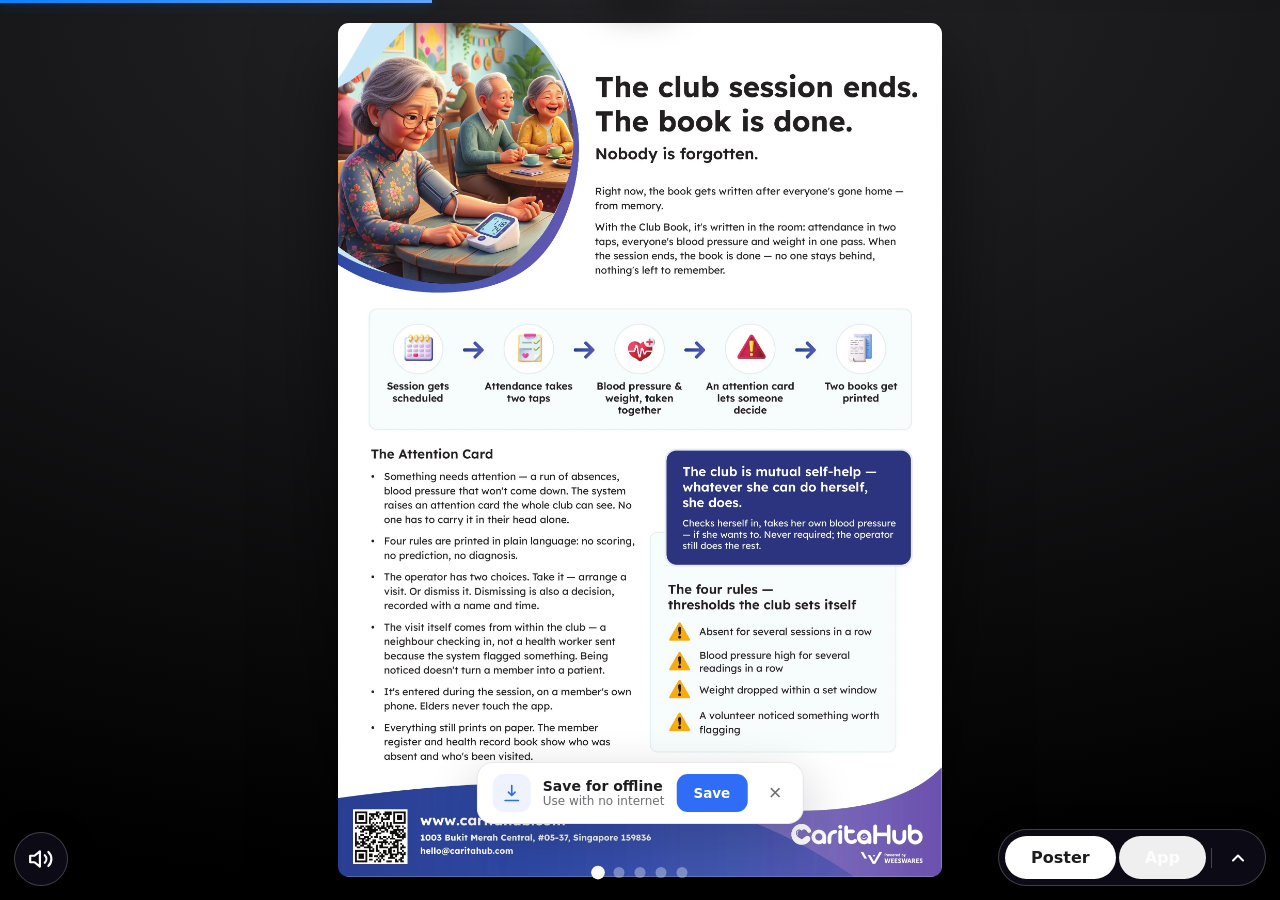
==== commit 3b87e3ca: "CLB: 3D page-turn / paper-fold transition between deck slides (perspective + rotateY from leading ed" ====
--- a/clb/index.html
+++ b/clb/index.html
@@ -93,12 +93,14 @@
     /* ===== APP DECK (kiosk step-by-step) ===== */
     #view-app.active{position:fixed;inset:0;z-index:10;background:#fbfbfd;overflow:hidden}
     #deck{position:absolute;inset:0;display:flex;align-items:center;justify-content:center;
-      overflow:auto;touch-action:pan-y;padding:clamp(56px,7vh,84px) clamp(64px,9vw,120px)}
-    .step{width:100%;max-width:1120px;margin:auto;opacity:0;transform:translateY(10px);will-change:opacity,transform;backface-visibility:hidden;
-      transition:opacity .42s ease,transform .42s cubic-bezier(.4,0,.2,1)}
-    .step.from-r{transform:translateX(36px)}
-    .step.from-l{transform:translateX(-36px)}
+      overflow:auto;touch-action:pan-y;padding:clamp(56px,7vh,84px) clamp(64px,9vw,120px);perspective:1800px;perspective-origin:center}
+    .step{width:100%;max-width:1120px;margin:auto;opacity:0;transform:translateY(10px);will-change:opacity,transform;backface-visibility:hidden;transform-style:preserve-3d;
+      transition:opacity .5s ease,transform .55s cubic-bezier(.33,0,.2,1)}
+    /* page-turn / paper-fold: new page swings in from its leading edge */
+    .step.from-r{transform-origin:right center;transform:rotateY(-28deg) translateX(52px) scale(.985)}
+    .step.from-l{transform-origin:left center;transform:rotateY(28deg) translateX(-52px) scale(.985)}
     .step.in{opacity:1;transform:none!important}
+    @media (prefers-reduced-motion: reduce){.step.from-r,.step.from-l{transform:none}}
 
     /* intro */
     .ch-logo{height:clamp(38px,5.2vh,56px);display:block;margin:0 auto 22px;width:auto;max-width:min(80vw,340px)}
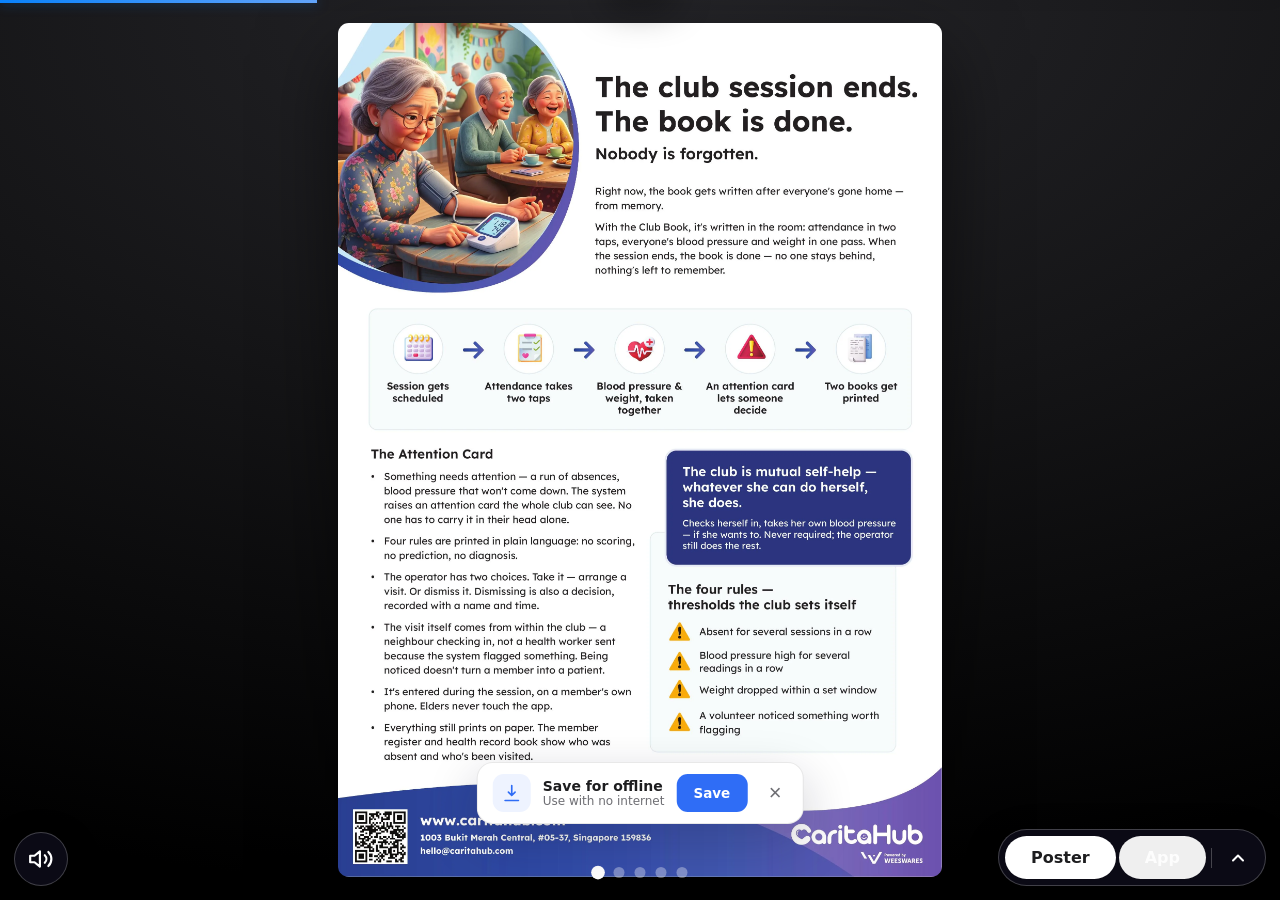
==== commit 8a16ca92: "CLB: operator Settings panel (gear) — Language, Auto-play, Speed (6/8/11s), Page-turn animation on/o" ====
--- a/clb/index.html
+++ b/clb/index.html
@@ -363,6 +363,28 @@
       *,*::before,*::after{transition-duration:.01ms !important;animation-duration:.01ms !important;scroll-behavior:auto !important}
     }
 
+    /* settings panel */
+    #settings{position:fixed;inset:0;z-index:115;background:rgba(15,13,30,.5);backdrop-filter:blur(4px);display:none;align-items:center;justify-content:center;padding:20px}
+    #settings.open{display:flex}
+    .set-card{background:#fff;border-radius:22px;width:min(460px,94vw);max-height:90vh;overflow:auto;box-shadow:0 30px 80px rgba(0,0,0,.4);padding:6px}
+    .set-head{display:flex;align-items:center;justify-content:space-between;padding:16px 16px 10px}
+    .set-head b{font-size:18px;color:var(--brand)}
+    .set-x{width:40px;height:40px;border-radius:11px;display:flex;align-items:center;justify-content:center;cursor:pointer;font-size:26px;color:var(--muted)}
+    .set-x:hover{background:var(--surface)}
+    .set-row{display:flex;align-items:center;justify-content:space-between;gap:14px;padding:15px 16px;border-top:1px solid var(--line)}
+    .set-row>span{font-size:14.5px;font-weight:600;color:var(--ink)}
+    .tgl{width:48px;height:29px;border-radius:999px;background:var(--line);border:0;position:relative;cursor:pointer;transition:.2s;flex:0 0 auto}
+    .tgl::after{content:"";position:absolute;top:3px;left:3px;width:23px;height:23px;border-radius:50%;background:#fff;box-shadow:0 1px 3px rgba(0,0,0,.25);transition:.2s}
+    .tgl.on{background:var(--brand2)}.tgl.on::after{left:22px}
+    .seg{display:flex;gap:3px;background:var(--surface);border-radius:999px;padding:3px;flex:0 0 auto}
+    .seg button{border:0;background:transparent;cursor:pointer;font-family:inherit;font-weight:700;font-size:13px;color:var(--muted);padding:7px 13px;border-radius:999px;transition:.15s}
+    .seg button.on{background:#fff;color:var(--brand);box-shadow:0 1px 3px rgba(0,0,0,.1)}
+    .setbtn2{border:1px solid #dbe6ff;background:#eef3ff;color:var(--brand2);font-weight:700;font-size:13px;border-radius:11px;padding:10px 15px;cursor:pointer;font-family:inherit}
+    .setbtn2.saved{background:#f0fdf4;border-color:#bbf7d0;color:#15803d}
+    /* page-animation OFF */
+    body.noanim .step{transition:opacity .12s linear!important}
+    body.noanim .step.from-r,body.noanim .step.from-l{transform:none}
+
     /* lightbox */
     #lb{position:fixed;inset:0;z-index:130;background:rgba(15,13,30,.93);display:none;align-items:center;justify-content:center;padding:22px}
     #lb.open{display:flex}
@@ -380,6 +402,7 @@
     <div class="tbrow">
       <div class="brand"><img src="assets/ch-logo.svg" alt="" style="height:24px"><span>Sổ <b>CLB</b> số</span></div>
       <div class="spacer"></div>
+      <button class="iconbtn" id="setBtn" title="Cài đặt / Settings" aria-label="Settings"><svg viewBox="0 0 24 24" fill="none" stroke="currentColor" stroke-width="2" stroke-linecap="round"><path d="M4 21v-7M4 10V3M12 21v-9M12 8V3M20 21v-5M20 12V3M1 14h6M9 8h6M17 16h6"/></svg></button>
       <button class="langtog" id="dlBtn" title="Unduh untuk offline / Save for offline" aria-label="Download for offline"></button>
       <button class="langtog" id="langBtn" title="Ngôn ngữ / Language" aria-label="Toggle language English or Vietnamese"><b>EN</b> · VI</button>
       <button class="iconbtn" id="fsBtn" title="Fullscreen" aria-label="Toggle fullscreen"><svg viewBox="0 0 24 24" fill="none" stroke="currentColor" stroke-width="2.2" stroke-linecap="round" stroke-linejoin="round"><path d="M8 3H5a2 2 0 0 0-2 2v3M16 3h3a2 2 0 0 1 2 2v3M8 21H5a2 2 0 0 1-2-2v-3M16 21h3a2 2 0 0 0 2-2v-3"/></svg></button>
@@ -436,6 +459,19 @@
     <div class="dlb-bar"><i></i></div>
     <button id="dlb-go">Save</button>
     <button id="dlb-x" aria-label="Dismiss">&times;</button>
+  </div>
+
+  <!-- settings panel -->
+  <div id="settings" role="dialog" aria-modal="true" aria-label="Settings">
+    <div class="set-card">
+      <div class="set-head"><b id="set-title">Settings</b><div class="set-x" id="set-x" role="button" tabindex="0" aria-label="Close">&times;</div></div>
+      <div class="set-row"><span id="set-lang-l">Language</span><div class="seg" id="set-lang"><button data-v="en">EN</button><button data-v="vi">VI</button></div></div>
+      <div class="set-row"><span id="set-auto-l">Auto-play</span><button class="tgl" id="set-auto" role="switch" aria-label="Auto-play"></button></div>
+      <div class="set-row"><span id="set-speed-l">Speed</span><div class="seg" id="set-speed"><button data-v="6000">6s</button><button data-v="8500">8s</button><button data-v="11000">11s</button></div></div>
+      <div class="set-row"><span id="set-anim-l">Page animation</span><button class="tgl" id="set-anim" role="switch" aria-label="Page animation"></button></div>
+      <div class="set-row"><span id="set-music-l">Music</span><button class="tgl" id="set-music" role="switch" aria-label="Music"></button></div>
+      <div class="set-row"><span id="set-off-l">Offline</span><button class="setbtn2" id="set-offline">Save offline</button></div>
+    </div>
   </div>
 
   <!-- inline PDF viewer -->
@@ -896,6 +932,7 @@
     if(ovSearch)ovSearch.placeholder=L('Search screens…','search');
     if(typeof updateDlBtn==='function')updateDlBtn();
     if(typeof dlbApplyLang==='function')dlbApplyLang();
+    if(typeof settingsApplyLang==='function')settingsApplyLang();
     buildOverview();if(!posterActive)renderDeck();
   }
   langBtn.onclick=()=>{LANG=(LANG==='vi'?'en':'vi');try{localStorage.setItem('clbLang',LANG);}catch(e){}applyLang();};
@@ -964,6 +1001,30 @@
   document.addEventListener('pointerdown',()=>{ if(!userGesture){userGesture=true; updateBGM();} },{once:true});
   document.addEventListener('visibilitychange',()=>{updateBGM();if(!document.hidden&&!posterActive)deckSchedule();});
 
+  /* ==================== settings panel ==================== */
+  const setEl=document.getElementById('settings'),setBtn=document.getElementById('setBtn');
+  let animOn=true; try{animOn=localStorage.getItem('clbAnim')!=='0';}catch(e){}
+  try{var _sp=parseInt(localStorage.getItem('clbSpeed'),10); if(_sp>=2000&&_sp<=60000)DECK_MS=_sp;}catch(e){}
+  document.body.classList.toggle('noanim',!animOn);
+  const setTxt={title:{en:'Settings',vi:'Cài đặt'},lang:{en:'Language',vi:'Ngôn ngữ'},auto:{en:'Auto-play',vi:'Tự động chạy'},speed:{en:'Speed',vi:'Tốc độ'},anim:{en:'Page animation',vi:'Hiệu ứng lật trang'},music:{en:'Music',vi:'Nhạc nền'},off:{en:'Offline',vi:'Ngoại tuyến'},save:{en:'Save offline',vi:'Lưu offline'},saved:{en:'Saved ✓',vi:'Đã lưu ✓'}};
+  function st(k){return setTxt[k][LANG==='vi'?'vi':'en'];}
+  function setToggle(id,on){var b=document.getElementById(id);if(b)b.classList.toggle('on',!!on);}
+  function setSeg(wrapId,val){var w=document.getElementById(wrapId);if(!w)return;w.querySelectorAll('button').forEach(function(b){b.classList.toggle('on',b.dataset.v===String(val));});}
+  function reflectSettings(){ setSeg('set-lang',LANG); setToggle('set-auto',deckAuto); setSeg('set-speed',DECK_MS); setToggle('set-anim',animOn); setToggle('set-music',!bgmMuted);
+    var saved=false;try{saved=localStorage.getItem('clbOffline')==='1';}catch(e){} var ob=document.getElementById('set-offline'); if(ob){ob.textContent=saved?st('saved'):st('save');ob.classList.toggle('saved',saved);} }
+  function settingsApplyLang(){ document.getElementById('set-title').textContent=st('title'); document.getElementById('set-lang-l').textContent=st('lang'); document.getElementById('set-auto-l').textContent=st('auto'); document.getElementById('set-speed-l').textContent=st('speed'); document.getElementById('set-anim-l').textContent=st('anim'); document.getElementById('set-music-l').textContent=st('music'); document.getElementById('set-off-l').textContent=st('off'); reflectSettings(); }
+  function openSettings(){ settingsApplyLang(); setEl.classList.add('open'); }
+  function closeSettings(){ setEl.classList.remove('open'); }
+  if(setBtn)setBtn.onclick=openSettings;
+  document.getElementById('set-x').onclick=closeSettings;
+  setEl.addEventListener('click',function(e){if(e.target===setEl)closeSettings();});
+  document.getElementById('set-lang').addEventListener('click',function(e){var b=e.target.closest('button');if(!b)return;LANG=b.dataset.v;try{localStorage.setItem('clbLang',LANG);}catch(_){} applyLang();});
+  document.getElementById('set-auto').onclick=function(){deckAuto=!deckAuto;try{localStorage.setItem('clbDeckAuto',deckAuto?'1':'0');}catch(_){} if(typeof updatePlay==='function')updatePlay(); deckSchedule(); reflectSettings();};
+  document.getElementById('set-speed').addEventListener('click',function(e){var b=e.target.closest('button');if(!b)return;DECK_MS=parseInt(b.dataset.v,10);try{localStorage.setItem('clbSpeed',String(DECK_MS));}catch(_){} deckSchedule(); reflectSettings();});
+  document.getElementById('set-anim').onclick=function(){animOn=!animOn;try{localStorage.setItem('clbAnim',animOn?'1':'0');}catch(_){} document.body.classList.toggle('noanim',!animOn); reflectSettings();};
+  document.getElementById('set-music').onclick=function(){bgmMuted=!bgmMuted;try{localStorage.setItem('clbMuted',bgmMuted?'1':'0');}catch(_){} if(!bgmMuted)userGesture=true; updateBGM(); reflectSettings();};
+  document.getElementById('set-offline').onclick=function(){ if(typeof downloadOffline==='function')downloadOffline(); };
+
   /* ==================== enhancements: haptics, lightbox gestures, idle-home, URL config ==================== */
   function hap(){try{if(navigator.vibrate)navigator.vibrate(8);}catch(e){}}
 
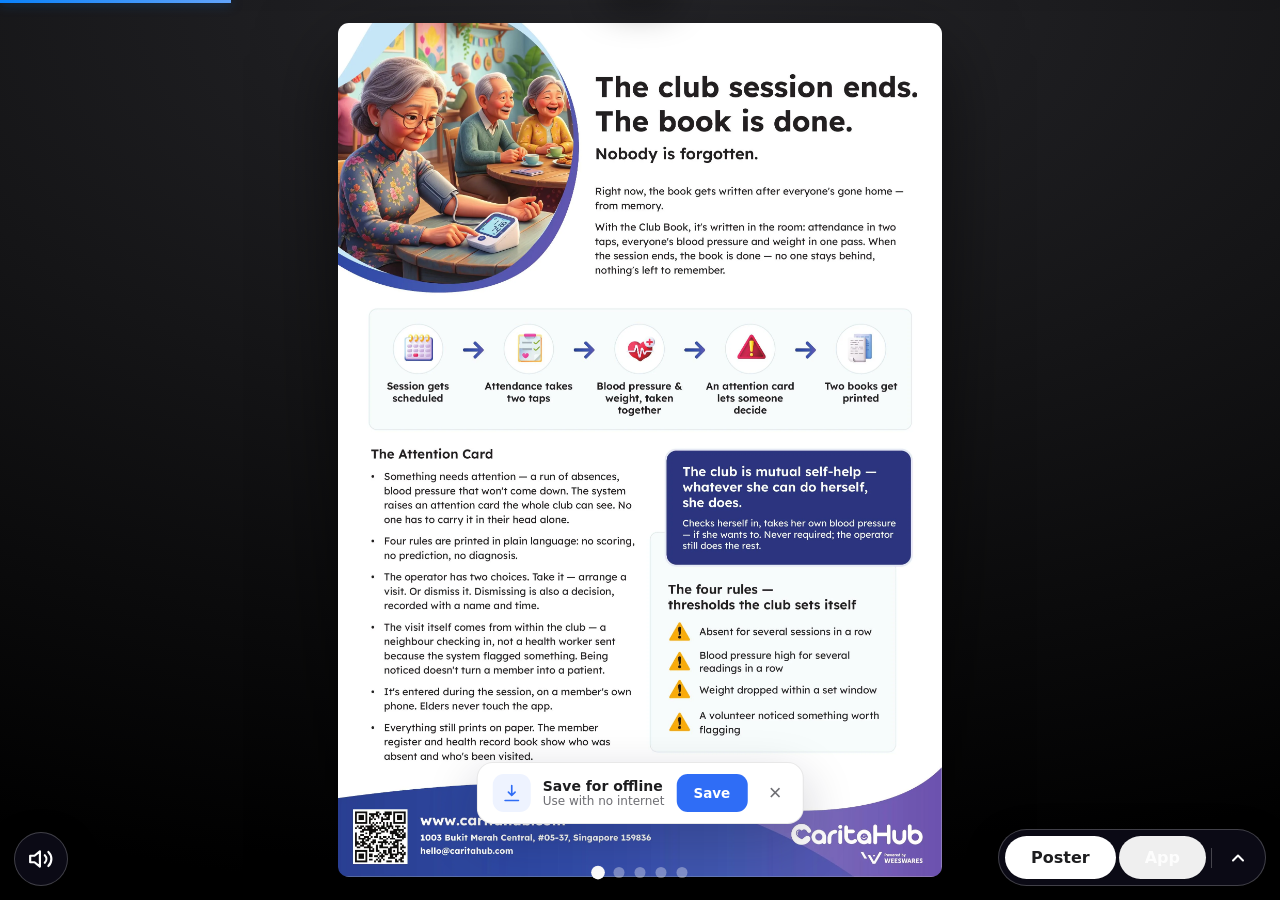
==== commit ca674b5f: "CLB: add 'Partners' slide (10+ Years of Partnership logo wall) after Where-it-runs; bilingual; cache" ====
--- a/clb/index.html
+++ b/clb/index.html
@@ -272,6 +272,12 @@
     .geo-list{list-style:none;margin:14px 0 0;padding:0;display:flex;flex-direction:column;gap:9px}
     .geo-list li{display:flex;align-items:center;gap:9px;font-size:13.5px;color:#4b5563;line-height:1.4}
     .geo-list li::before{content:"";width:5px;height:5px;border-radius:50%;background:var(--line);flex:0 0 auto}
+    /* ---- partners ---- */
+    .step-partners{text-align:center}
+    .step-partners h1{font-size:clamp(24px,4vw,42px);color:var(--brand);letter-spacing:-.02em;line-height:1.1;margin:14px auto 0;max-width:820px}
+    .partners-img{max-width:min(1040px,94vw);margin:26px auto 0;border-radius:16px;overflow:hidden;border:1px solid var(--line);box-shadow:var(--shadow);background:#fff}
+    .partners-img img{display:block;width:100%;height:auto}
+    @media (min-width:900px){.step-partners h1{font-size:clamp(38px,5vw,54px)}}
     /* ---- closing scan card ---- */
     .close-scan{display:flex;align-items:center;justify-content:center;gap:clamp(18px,3vw,30px);flex-wrap:wrap;
       background:#fff;border:1px solid var(--line);border-radius:18px;box-shadow:var(--shadow);
@@ -620,6 +626,8 @@
   STEPS.push({type:'stats',chapter:'Numbers',accent:'#2f6df6'});
   CH.push({name:'Where it runs',no:'',accent:'#2f6df6',start:STEPS.length});
   STEPS.push({type:'geo',chapter:'Where it runs',accent:'#2f6df6'});
+  CH.push({name:'Partners',no:'',accent:'#2f6df6',start:STEPS.length});
+  STEPS.push({type:'partners',chapter:'Partners',accent:'#2f6df6'});
   CH.push({name:'Print',no:'06',accent:'#64748b',start:STEPS.length});
   STEPS.push({type:'links',no:'06',kick:'Print',accent:'#64748b',chapter:'Print',
     title:'“It still prints” — the paper book never goes away',
@@ -700,6 +708,10 @@
         '<div class="geo-card"><div class="geo-head"><span class="geo-dot" style="background:#159a6b"></span>Indonesia</div><ul class="geo-list"><li>'+L('senior living','id1')+'</li><li>'+L('senior clubs','id2')+'</li><li>'+L('home care','homecare')+'</li><li>'+L('nursing homes','nursing')+'</li></ul></div>'+
         '<div class="geo-card"><div class="geo-head"><span class="geo-dot" style="background:#d1543f"></span>Vietnam</div><ul class="geo-list"><li>'+L('clubs','vn1')+'</li><li>'+L('day care','daycare')+'</li></ul></div>'+
         '</div></div>';
+    if(s.type==='partners')
+      return '<div class="step step-partners" style="--ch:'+s.accent+'"><div class="kick"><i></i><span>'+L('Partners','partnersKick')+'</span></div>'+
+        '<h1>'+L('Trusted for 10+ years','partnersH1')+'</h1>'+
+        '<div class="partners-img"><img src="app/partners.webp" alt="'+L('Partner organisations across Singapore','partnersAlt')+'"></div></div>';
     return '';
   }
   function renderDeck(){
@@ -850,14 +862,14 @@
       {b:"Một cửa duy nhất vào dữ liệu",span:"Các ứng dụng đều đi qua cổng kết nối với phiên riêng cho từng người — quyền truy cập do hệ thống lõi quyết định."}
     ]}
   };
-  const T={vi:{numbers:"Số liệu",statsH1:"Quy mô vận hành",stat1:"lượt điểm danh mỗi ngày (chủ yếu qua kiosk tự phục vụ)",stat2:"người cao tuổi",stat3:"hoạt động",stat4:"các Trung tâm Sinh hoạt NCT ở Singapore dùng CaritaHub",illustrative:"Số liệu minh họa.",whereRuns:"Nơi đang vận hành",geoH1:"Ba quốc gia, một nền tảng",sg1:"Trung tâm Sinh hoạt NCT",daycare:"chăm sóc ban ngày",homecare:"chăm sóc tại nhà",nursing:"viện dưỡng lão",id1:"nhà ở dưỡng lão",id2:"câu lạc bộ NCT",vn1:"câu lạc bộ",scanTitle:"Quét để mở trên điện thoại",overview:"Tổng quan",ovTitle:"Tổng quan — chuyển tới một phần",search:"Tìm màn hình…",tapZoom:"Chạm để phóng to",manual:"Xem hướng dẫn (PDF)",seeScreens:"Chạm → để xem từng màn hình",printKick:"Bản in",manualsKick:"Hướng dẫn",screens:"màn hình",section:"phần"}};
+  const T={vi:{numbers:"Số liệu",statsH1:"Quy mô vận hành",stat1:"lượt điểm danh mỗi ngày (chủ yếu qua kiosk tự phục vụ)",stat2:"người cao tuổi",stat3:"hoạt động",stat4:"các Trung tâm Sinh hoạt NCT ở Singapore dùng CaritaHub",illustrative:"Số liệu minh họa.",whereRuns:"Nơi đang vận hành",geoH1:"Ba quốc gia, một nền tảng",sg1:"Trung tâm Sinh hoạt NCT",daycare:"chăm sóc ban ngày",homecare:"chăm sóc tại nhà",nursing:"viện dưỡng lão",id1:"nhà ở dưỡng lão",id2:"câu lạc bộ NCT",vn1:"câu lạc bộ",scanTitle:"Quét để mở trên điện thoại",overview:"Tổng quan",ovTitle:"Tổng quan — chuyển tới một phần",search:"Tìm màn hình…",tapZoom:"Chạm để phóng to",manual:"Xem hướng dẫn (PDF)",seeScreens:"Chạm → để xem từng màn hình",printKick:"Bản in",manualsKick:"Hướng dẫn",screens:"màn hình",section:"phần",partnersKick:"Đối tác",partnersH1:"Hơn 10 năm được tin cậy",partnersAlt:"Các tổ chức đối tác tại Singapore"}};
   const PR_EN=[
     {b:"Consent is a first-class record",span:"Family pages refuse to render without consent; withdrawing it kills links already shared."},
     {b:"Attention levels, never diagnosis",span:"No condition fields, no scores; safety info is written as staff instructions. Medication is a reminder log."},
     {b:"Each channel sees exactly its share",span:"Family: no health data. Volunteers: only assigned work. Station resets after 45s. Province: aggregates only."},
     {b:"One door into the data",span:"Apps go through the gateway with per-user sessions — access is decided by the core system."}
   ];
-  const NAMEVI={"Intro":"Giới thiệu","Numbers":T.vi.numbers,"Where it runs":T.vi.whereRuns,"Print":T.vi.printKick,"Manuals":T.vi.manualsKick,"Principles":"Nguyên tắc"};
+  const NAMEVI={"Intro":"Giới thiệu","Numbers":T.vi.numbers,"Where it runs":T.vi.whereRuns,"Partners":T.vi.partnersKick,"Print":T.vi.printKick,"Manuals":T.vi.manualsKick,"Principles":"Nguyên tắc"};
   let LANG='en'; try{LANG=localStorage.getItem('clbLang')||'en';}catch(e){}
   function tc(en,vi){return (LANG==='vi'&&vi!=null&&vi!=='')?vi:en;}
   function L(en,key){return (LANG==='vi'&&T.vi&&T.vi[key]!=null)?T.vi[key]:en;}
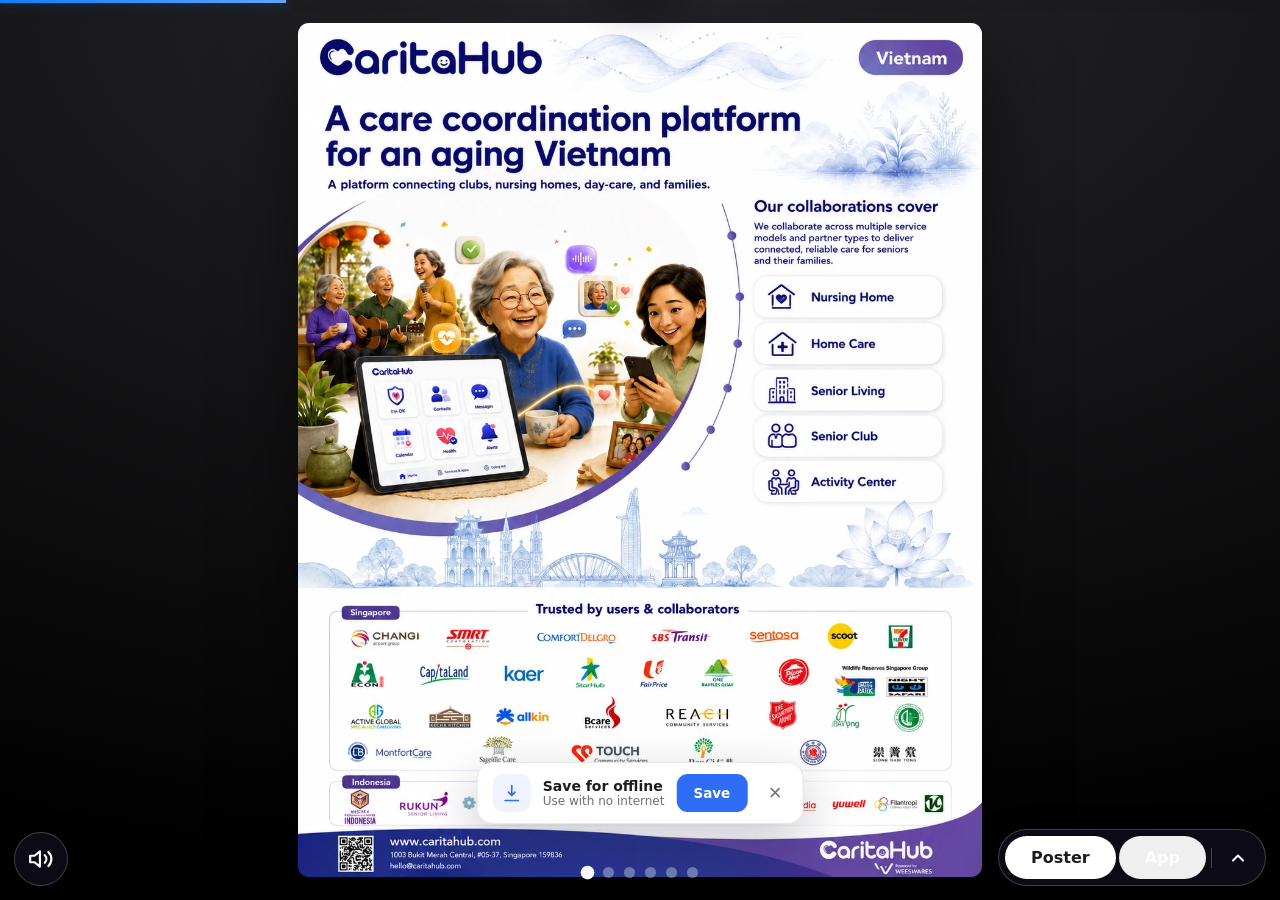
==== commit e0951b29: "CLB: add poster 6 (Vietnam care-coordination + collaborations); add fill-screen (stretch full) mode " ====
--- a/clb/index.html
+++ b/clb/index.html
@@ -79,6 +79,9 @@
       transition:opacity calc(var(--fade-ms)*1ms) ease-in-out;pointer-events:none;padding:clamp(8px,2.5vmin,40px)}
     .slide.active{opacity:1}
     .slide img{max-width:100%;max-height:100%;object-fit:contain;border-radius:clamp(4px,1.2vmin,14px);box-shadow:0 30px 80px rgba(0,0,0,.55)}
+    /* fill-screen (stretch full) — for iMin kiosk portrait */
+    body.poster-fill #stage .slide{padding:0}
+    body.poster-fill #stage .slide img{width:100%;height:100%;max-width:none;max-height:none;object-fit:fill;border-radius:0;box-shadow:none}
     #bar{position:absolute;top:0;left:0;height:3px;width:0;z-index:20;background:linear-gradient(90deg,#0a84ff,#64a7ff);box-shadow:0 0 12px rgba(10,132,255,.5)}
     #dots{position:absolute;bottom:max(22px,calc(env(safe-area-inset-bottom) + 16px));left:50%;transform:translateX(-50%);display:flex;gap:10px;z-index:20;transition:opacity .4s}
     .dot{width:11px;height:11px;border-radius:50%;background:rgba(255,255,255,.35);cursor:pointer;transition:.3s}
@@ -476,6 +479,7 @@
       <div class="set-row"><span id="set-speed-l">Speed</span><div class="seg" id="set-speed"><button data-v="6000">6s</button><button data-v="8500">8s</button><button data-v="11000">11s</button></div></div>
       <div class="set-row"><span id="set-anim-l">Page animation</span><button class="tgl" id="set-anim" role="switch" aria-label="Page animation"></button></div>
       <div class="set-row"><span id="set-music-l">Music</span><button class="tgl" id="set-music" role="switch" aria-label="Music"></button></div>
+      <div class="set-row"><span id="set-fill-l">Fill screen (kiosk)</span><button class="tgl" id="set-fill" role="switch" aria-label="Fill screen"></button></div>
       <div class="set-row"><span id="set-off-l">Offline</span><button class="setbtn2" id="set-offline">Save offline</button></div>
     </div>
   </div>
@@ -488,7 +492,7 @@
 
   <script>
   /* ==================== POSTER ==================== */
-  const POSTERS=["posters/1.webp","posters/2.webp","posters/3.webp","posters/4.webp","posters/5.webp"];
+  const POSTERS=["posters/6.webp","posters/1.webp","posters/2.webp","posters/3.webp","posters/4.webp","posters/5.webp"];
   const stage=document.getElementById('stage'),dotsWrap=document.getElementById('dots'),bar=document.getElementById('bar');
   const SLIDE_MS=(parseFloat(getComputedStyle(document.documentElement).getPropertyValue('--slide-seconds'))||8)*1000;
   let pIdx=0,pPlaying=true,pTimer=null,pStart=0,pRAF=null,posterActive=true,pHold=false;
@@ -1016,15 +1020,17 @@
   /* ==================== settings panel ==================== */
   const setEl=document.getElementById('settings'),setBtn=document.getElementById('setBtn');
   let animOn=true; try{animOn=localStorage.getItem('clbAnim')!=='0';}catch(e){}
+  let fillOn=false; try{fillOn=localStorage.getItem('clbFill')==='1';}catch(e){}
   try{var _sp=parseInt(localStorage.getItem('clbSpeed'),10); if(_sp>=2000&&_sp<=60000)DECK_MS=_sp;}catch(e){}
   document.body.classList.toggle('noanim',!animOn);
-  const setTxt={title:{en:'Settings',vi:'Cài đặt'},lang:{en:'Language',vi:'Ngôn ngữ'},auto:{en:'Auto-play',vi:'Tự động chạy'},speed:{en:'Speed',vi:'Tốc độ'},anim:{en:'Page animation',vi:'Hiệu ứng lật trang'},music:{en:'Music',vi:'Nhạc nền'},off:{en:'Offline',vi:'Ngoại tuyến'},save:{en:'Save offline',vi:'Lưu offline'},saved:{en:'Saved ✓',vi:'Đã lưu ✓'}};
+  document.body.classList.toggle('poster-fill',fillOn);
+  const setTxt={title:{en:'Settings',vi:'Cài đặt'},lang:{en:'Language',vi:'Ngôn ngữ'},auto:{en:'Auto-play',vi:'Tự động chạy'},speed:{en:'Speed',vi:'Tốc độ'},anim:{en:'Page animation',vi:'Hiệu ứng lật trang'},music:{en:'Music',vi:'Nhạc nền'},fill:{en:'Fill screen (kiosk)',vi:'Lấp đầy màn hình (kiosk)'},off:{en:'Offline',vi:'Ngoại tuyến'},save:{en:'Save offline',vi:'Lưu offline'},saved:{en:'Saved ✓',vi:'Đã lưu ✓'}};
   function st(k){return setTxt[k][LANG==='vi'?'vi':'en'];}
   function setToggle(id,on){var b=document.getElementById(id);if(b)b.classList.toggle('on',!!on);}
   function setSeg(wrapId,val){var w=document.getElementById(wrapId);if(!w)return;w.querySelectorAll('button').forEach(function(b){b.classList.toggle('on',b.dataset.v===String(val));});}
-  function reflectSettings(){ setSeg('set-lang',LANG); setToggle('set-auto',deckAuto); setSeg('set-speed',DECK_MS); setToggle('set-anim',animOn); setToggle('set-music',!bgmMuted);
+  function reflectSettings(){ setSeg('set-lang',LANG); setToggle('set-auto',deckAuto); setSeg('set-speed',DECK_MS); setToggle('set-anim',animOn); setToggle('set-music',!bgmMuted); setToggle('set-fill',fillOn);
     var saved=false;try{saved=localStorage.getItem('clbOffline')==='1';}catch(e){} var ob=document.getElementById('set-offline'); if(ob){ob.textContent=saved?st('saved'):st('save');ob.classList.toggle('saved',saved);} }
-  function settingsApplyLang(){ document.getElementById('set-title').textContent=st('title'); document.getElementById('set-lang-l').textContent=st('lang'); document.getElementById('set-auto-l').textContent=st('auto'); document.getElementById('set-speed-l').textContent=st('speed'); document.getElementById('set-anim-l').textContent=st('anim'); document.getElementById('set-music-l').textContent=st('music'); document.getElementById('set-off-l').textContent=st('off'); reflectSettings(); }
+  function settingsApplyLang(){ document.getElementById('set-title').textContent=st('title'); document.getElementById('set-lang-l').textContent=st('lang'); document.getElementById('set-auto-l').textContent=st('auto'); document.getElementById('set-speed-l').textContent=st('speed'); document.getElementById('set-anim-l').textContent=st('anim'); document.getElementById('set-music-l').textContent=st('music'); document.getElementById('set-fill-l').textContent=st('fill'); document.getElementById('set-off-l').textContent=st('off'); reflectSettings(); }
   function openSettings(){ settingsApplyLang(); setEl.classList.add('open'); }
   function closeSettings(){ setEl.classList.remove('open'); }
   if(setBtn)setBtn.onclick=openSettings;
@@ -1035,6 +1041,7 @@
   document.getElementById('set-speed').addEventListener('click',function(e){var b=e.target.closest('button');if(!b)return;DECK_MS=parseInt(b.dataset.v,10);try{localStorage.setItem('clbSpeed',String(DECK_MS));}catch(_){} deckSchedule(); reflectSettings();});
   document.getElementById('set-anim').onclick=function(){animOn=!animOn;try{localStorage.setItem('clbAnim',animOn?'1':'0');}catch(_){} document.body.classList.toggle('noanim',!animOn); reflectSettings();};
   document.getElementById('set-music').onclick=function(){bgmMuted=!bgmMuted;try{localStorage.setItem('clbMuted',bgmMuted?'1':'0');}catch(_){} if(!bgmMuted)userGesture=true; updateBGM(); reflectSettings();};
+  document.getElementById('set-fill').onclick=function(){fillOn=!fillOn;try{localStorage.setItem('clbFill',fillOn?'1':'0');}catch(_){} document.body.classList.toggle('poster-fill',fillOn); reflectSettings();};
   document.getElementById('set-offline').onclick=function(){ if(typeof downloadOffline==='function')downloadOffline(); };
 
   /* ==================== enhancements: haptics, lightbox gestures, idle-home, URL config ==================== */
@@ -1056,7 +1063,9 @@
     var lg=P.get('lang'); if(lg==='vi'||lg==='en'){LANG=lg;try{localStorage.setItem('clbLang',LANG);}catch(e){}}
     if(P.get('auto')==='0'){deckAuto=false;try{localStorage.setItem('clbDeckAuto','0');}catch(e){}}
     var sp=parseInt(P.get('speed'),10); if(sp>=2000&&sp<=60000)DECK_MS=sp;
-    if(P.get('kiosk')==='1'){document.addEventListener('pointerdown',function(){var el=document.documentElement,rf=el.requestFullscreen||el.webkitRequestFullscreen;if(rf)try{rf.call(el);}catch(e){}},{once:true});}
+    if(P.get('kiosk')==='1'){ fillOn=true; document.body.classList.add('poster-fill');
+      document.addEventListener('pointerdown',function(){var el=document.documentElement,rf=el.requestFullscreen||el.webkitRequestFullscreen;if(rf)try{rf.call(el);}catch(e){}},{once:true});}
+    if(P.get('fill')==='1'){fillOn=true;document.body.classList.add('poster-fill');} else if(P.get('fill')==='0'){fillOn=false;document.body.classList.remove('poster-fill');}
     if(P.get('tab')==='app'){switchTab('app');}
   })();
 
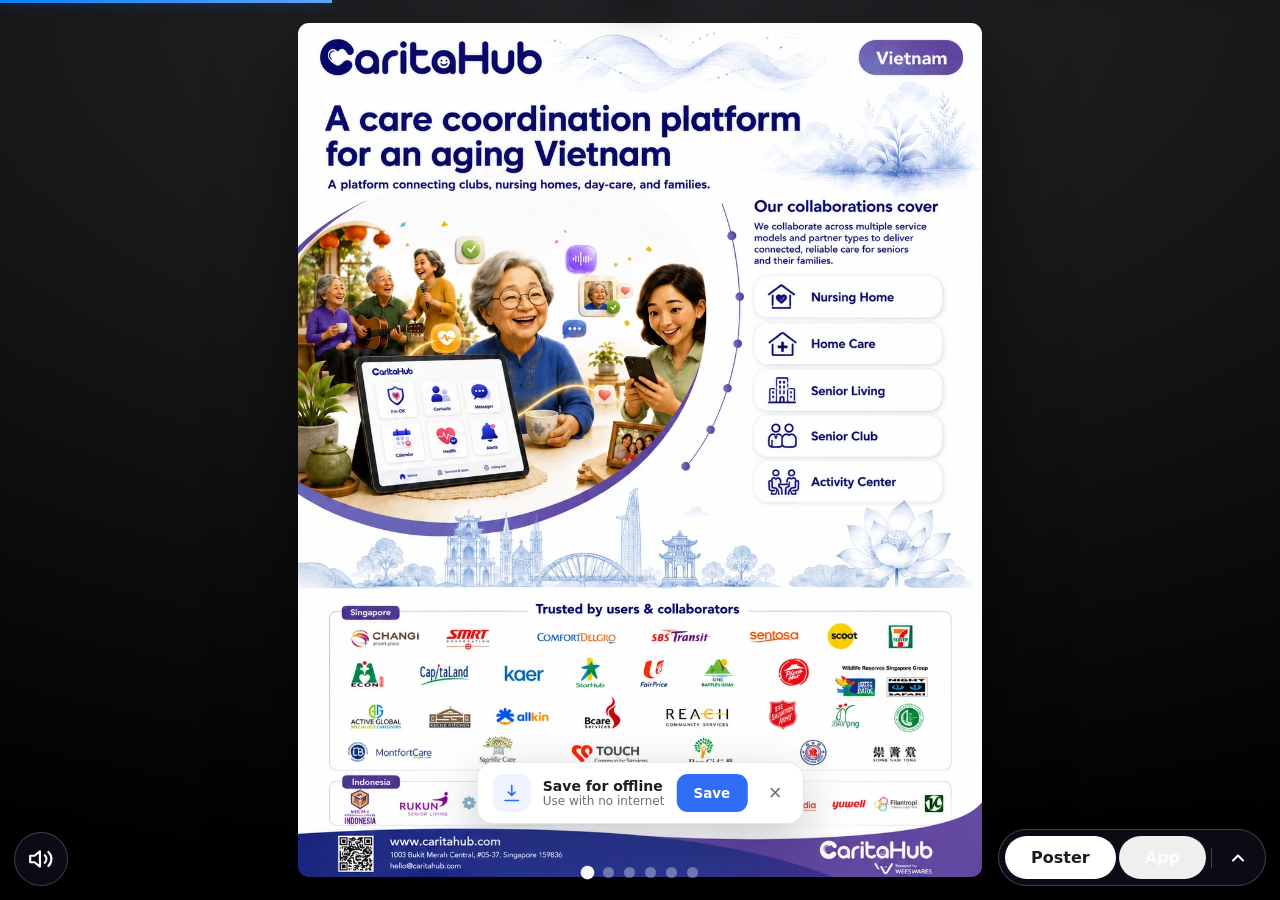
==== commit d1275f97: "CLB: fill mode now uses a blurred backdrop (poster stays undistorted/contain, background filled with" ====
--- a/clb/index.html
+++ b/clb/index.html
@@ -79,9 +79,11 @@
       transition:opacity calc(var(--fade-ms)*1ms) ease-in-out;pointer-events:none;padding:clamp(8px,2.5vmin,40px)}
     .slide.active{opacity:1}
     .slide img{max-width:100%;max-height:100%;object-fit:contain;border-radius:clamp(4px,1.2vmin,14px);box-shadow:0 30px 80px rgba(0,0,0,.55)}
-    /* fill-screen (stretch full) — for iMin kiosk portrait */
-    body.poster-fill #stage .slide{padding:0}
-    body.poster-fill #stage .slide img{width:100%;height:100%;max-width:none;max-height:none;object-fit:fill;border-radius:0;box-shadow:none}
+    /* fill-screen — blurred backdrop: poster stays undistorted, background filled with a soft blurred copy of itself */
+    .slide-bg{position:absolute;inset:-12%;z-index:0;background-size:cover;background-position:center;
+      filter:blur(42px) saturate(1.18) brightness(.62);transform:scale(1.16);opacity:0;transition:opacity .7s ease;pointer-events:none;will-change:opacity}
+    .slide img{position:relative;z-index:1}
+    body.poster-fill .slide.active .slide-bg{opacity:1}
     #bar{position:absolute;top:0;left:0;height:3px;width:0;z-index:20;background:linear-gradient(90deg,#0a84ff,#64a7ff);box-shadow:0 0 12px rgba(10,132,255,.5)}
     #dots{position:absolute;bottom:max(22px,calc(env(safe-area-inset-bottom) + 16px));left:50%;transform:translateX(-50%);display:flex;gap:10px;z-index:20;transition:opacity .4s}
     .dot{width:11px;height:11px;border-radius:50%;background:rgba(255,255,255,.35);cursor:pointer;transition:.3s}
@@ -497,6 +499,7 @@
   const SLIDE_MS=(parseFloat(getComputedStyle(document.documentElement).getPropertyValue('--slide-seconds'))||8)*1000;
   let pIdx=0,pPlaying=true,pTimer=null,pStart=0,pRAF=null,posterActive=true,pHold=false;
   const slides=POSTERS.map((src,i)=>{const w=document.createElement('div');w.className='slide';
+    const bg=document.createElement('div');bg.className='slide-bg';bg.style.backgroundImage='url("'+src+'")';w.appendChild(bg);
     const img=new Image();img.src=src;img.alt='Poster '+(i+1);img.loading=i===0?'eager':'lazy';w.appendChild(img);stage.insertBefore(w,bar);
     const d=document.createElement('div');d.className='dot';d.onclick=ev=>{ev.stopPropagation();pGo(i);};dotsWrap.appendChild(d);return w;});
   const dots=[...dotsWrap.children];
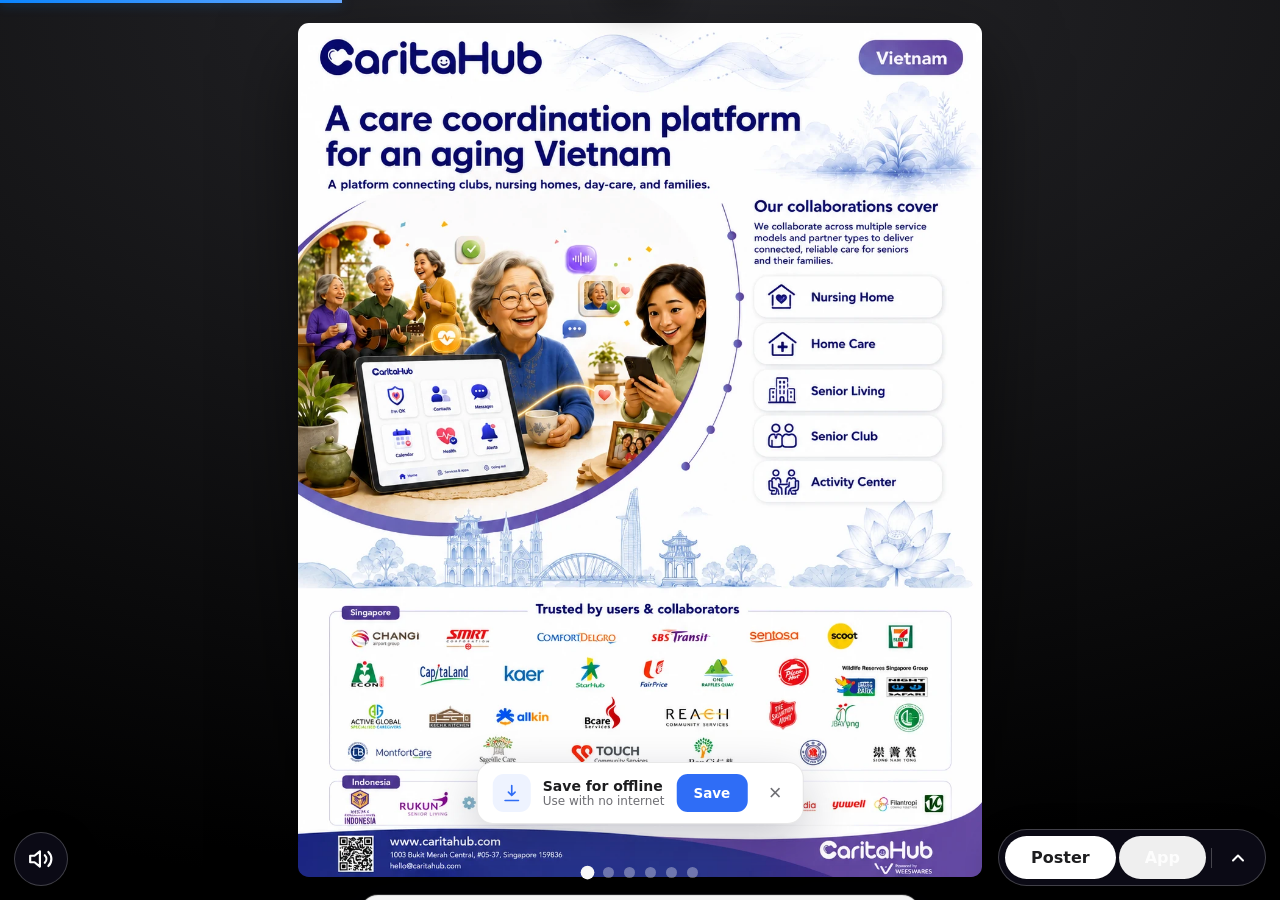
==== commit fef9dbf5: "CLB: move the expand control panel from the top to a bottom floating card (above the nav pill) — avo" ====
--- a/clb/index.html
+++ b/clb/index.html
@@ -31,15 +31,17 @@
     a{color:inherit;text-decoration:none}
 
     /* ===== TOP OVERLAY (expand) ===== */
-    .topbar{position:fixed;top:0;left:0;right:0;z-index:80;
-      background:rgba(255,255,255,.92);backdrop-filter:blur(16px);-webkit-backdrop-filter:blur(16px);
-      border-bottom:1px solid var(--line);box-shadow:var(--shadow);
-      transform:translateY(-110%);transition:transform .34s cubic-bezier(.4,0,.2,1)}
-    body.nav-open .topbar{transform:translateY(0)}
-    .tbrow{height:50px;display:flex;align-items:center;gap:12px;padding:0 14px}
+    /* control panel — anchored at the BOTTOM (above the floating nav) to avoid device status/nav bars */
+    .topbar{position:fixed;left:50%;bottom:max(78px,calc(env(safe-area-inset-bottom) + 72px));z-index:80;
+      width:min(560px,94vw);
+      background:rgba(255,255,255,.96);backdrop-filter:blur(16px);-webkit-backdrop-filter:blur(16px);
+      border:1px solid var(--line);border-radius:18px;overflow:hidden;box-shadow:0 16px 46px rgba(20,18,45,.22);
+      transform:translateX(-50%) translateY(170%);transition:transform .34s cubic-bezier(.4,0,.2,1)}
+    body.nav-open .topbar{transform:translateX(-50%) translateY(0)}
+    .tbrow{min-height:52px;display:flex;flex-wrap:wrap;align-items:center;justify-content:center;gap:10px;padding:10px 14px}
     .brand{display:flex;align-items:center;gap:7px;font-weight:800;font-size:15px;white-space:nowrap}
     .brand b{color:var(--brand2)}.brand .dot{color:var(--muted);font-weight:600;font-size:11.5px}
-    .tbrow .spacer{flex:1}
+    .tbrow .spacer{display:none}
     .iconbtn{appearance:none;border:1px solid var(--line);background:#fff;cursor:pointer;width:36px;height:36px;
       border-radius:9px;display:flex;align-items:center;justify-content:center;color:var(--ink);flex:0 0 auto}
     .iconbtn:hover{background:#faf8f2}.iconbtn svg{width:18px;height:18px}
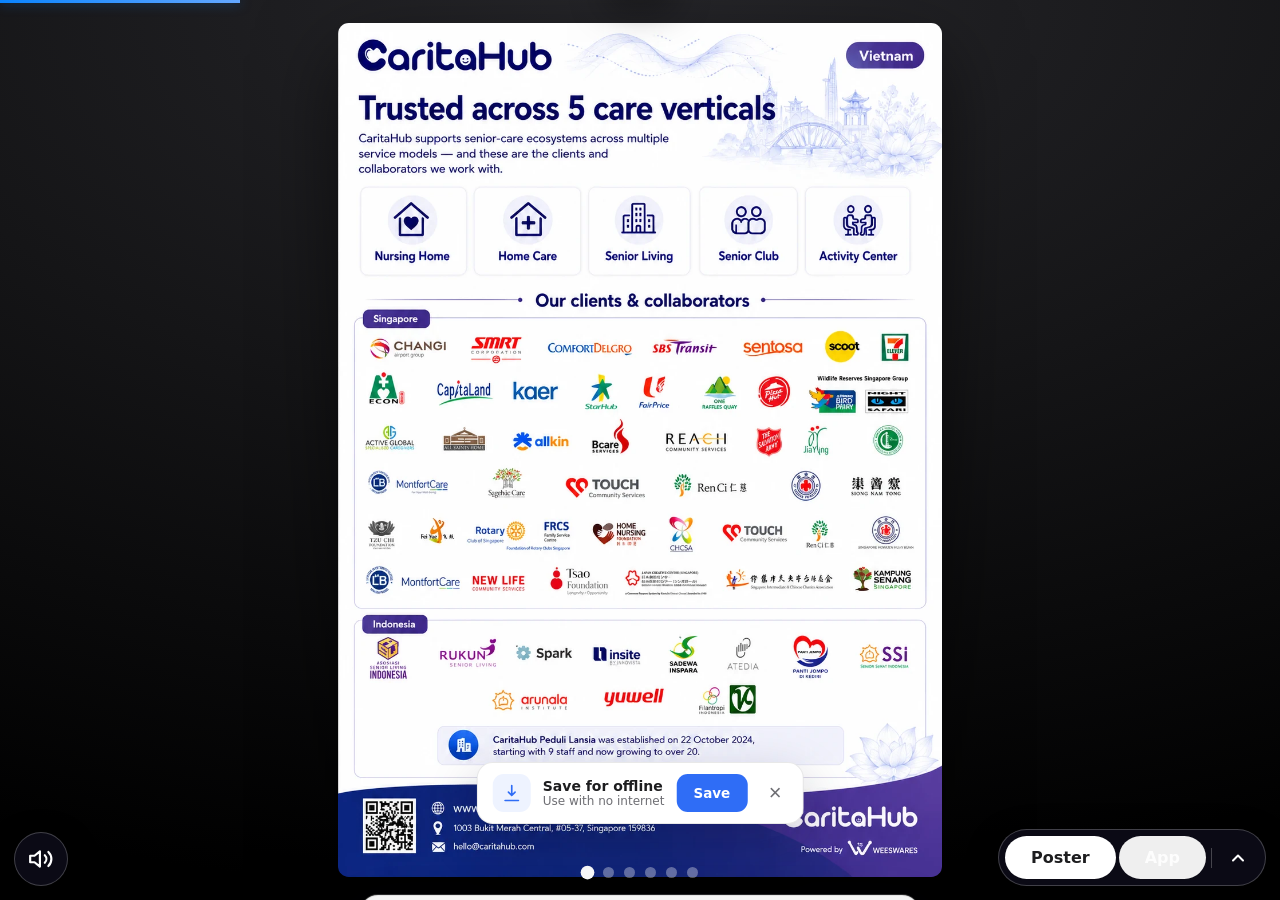
==== commit 09d18a48: "Add The Journey slide (vietnam-loop 6-stage story) to the deck Native auto-cycling narrative — 'Một " ====
--- a/clb/index.html
+++ b/clb/index.html
@@ -279,6 +279,23 @@
     .geo-list{list-style:none;margin:14px 0 0;padding:0;display:flex;flex-direction:column;gap:9px}
     .geo-list li{display:flex;align-items:center;gap:9px;font-size:13.5px;color:#4b5563;line-height:1.4}
     .geo-list li::before{content:"";width:5px;height:5px;border-radius:50%;background:var(--line);flex:0 0 auto}
+    /* ---- journey (auto-cycling 6 stages) ---- */
+    .step-journey{text-align:center}
+    .jr-eyebrow{font-size:clamp(12px,1.5vw,14px);font-weight:800;letter-spacing:.15em;text-transform:uppercase;color:var(--brand2)}
+    .step-journey h1{font-size:clamp(26px,4.4vw,48px);color:var(--brand);letter-spacing:-.02em;line-height:1.08;margin:12px auto 0;max-width:820px}
+    .jr-body{display:flex;flex-wrap:wrap;gap:clamp(24px,5vw,60px);align-items:center;justify-content:center;margin-top:clamp(20px,4vh,40px)}
+    .jr-art{position:relative;width:min(360px,42vh,80vw);aspect-ratio:1;flex:0 0 auto;background:var(--surface);border-radius:24px;border:1px solid var(--line);overflow:hidden}
+    .jr-img{position:absolute;inset:6%;width:88%;height:88%;object-fit:contain;opacity:0;transform:scale(.96);transition:opacity .5s ease,transform .5s ease}
+    .jr-img.on{opacity:1;transform:none}
+    .jr-cap{text-align:left;min-width:220px}
+    .jr-count{font-size:14px;font-weight:700;color:var(--muted);letter-spacing:.04em}
+    .jr-title{font-size:clamp(28px,3.6vw,40px);font-weight:800;color:var(--brand);letter-spacing:-.02em;margin-top:6px;min-height:1.1em}
+    .jr-sub{font-size:clamp(15px,1.9vw,18px);color:#4b5563;margin-top:4px}
+    .jr-dots{display:flex;gap:8px;margin-top:20px}
+    .jr-dots i{width:9px;height:9px;border-radius:50%;background:var(--line);transition:.3s}
+    .jr-dots i.on{background:var(--brand2);transform:scale(1.25)}
+    @media (orientation:portrait){.jr-body{flex-direction:column}.jr-cap{text-align:center}.jr-dots{justify-content:center}}
+    @media (min-width:900px){.step-journey h1{font-size:clamp(40px,5vw,58px)}.jr-art{width:min(440px,46vh,82vw)}.jr-title{font-size:clamp(34px,4vw,44px)}.jr-sub{font-size:18px}}
     /* ---- partners ---- */
     .step-partners{text-align:center}
     .step-partners h1{font-size:clamp(24px,4vw,42px);color:var(--brand);letter-spacing:-.02em;line-height:1.1;margin:14px auto 0;max-width:820px}
@@ -622,6 +639,8 @@
   const STEPS=[],CH=[],shots=[];
   CH.push({name:'Intro',no:'',accent:'#4b47c9',start:0});
   STEPS.push({type:'intro',chapter:'Intro',accent:'#4b47c9'});
+  CH.push({name:'Journey',no:'',accent:'#2f6df6',start:STEPS.length});
+  STEPS.push({type:'journey',chapter:'Journey',accent:'#2f6df6'});
   SECTIONS.forEach(sec=>{
     CH.push({name:sec.kick,no:sec.no,accent:sec.ch,start:STEPS.length});
     STEPS.push({type:'chapter',sec,chapter:sec.kick,accent:sec.ch});
@@ -721,10 +740,43 @@
       return '<div class="step step-partners" style="--ch:'+s.accent+'"><div class="kick"><i></i><span>'+L('Partners','partnersKick')+'</span></div>'+
         '<h1>'+L('Trusted for 10+ years','partnersH1')+'</h1>'+
         '<div class="partners-img"><img src="app/partners.webp" alt="'+L('Partner organisations across Singapore','partnersAlt')+'"></div></div>';
+    if(s.type==='journey')
+      return '<div class="step step-journey" style="--ch:'+s.accent+'">'+
+        '<div class="jr-eyebrow">'+L('The Journey','journeyKick')+'</div>'+
+        '<h1>'+L('One senior. One record.','journeyH1')+'</h1>'+
+        '<div class="jr-body"><div class="jr-art">'+
+          JOURNEY.map((j,i)=>'<img class="jr-img'+(i===0?' on':'')+'" src="app/journey/'+(i+1)+'.webp" alt="'+esc(j[1])+'">').join('')+
+        '</div><div class="jr-cap">'+
+          '<div class="jr-count"><span class="jr-n">1</span> / '+JOURNEY.length+'</div>'+
+          '<div class="jr-title">'+esc(JOURNEY[0][0])+'</div>'+
+          '<div class="jr-sub">'+esc(JOURNEY[0][1])+'</div>'+
+          '<div class="jr-dots">'+JOURNEY.map((j,i)=>'<i'+(i===0?' class="on"':'')+'></i>').join('')+'</div>'+
+        '</div></div></div>';
     return '';
   }
+  /* Journey = the vietnam-loop 6-stage story: [VN stage, EN subtitle] */
+  const JOURNEY=[
+    ['Tham gia','Join the club'],
+    ['Sinh hoạt','Activities & health'],
+    ['Tín hiệu','An early signal'],
+    ['Chăm sóc tại nhà','Support at home'],
+    ['Xuất viện','After hospital'],
+    ['Trở lại','Back to the community']
+  ];
+  let journeyTimer=null,journeyIdx=0;
+  function stopJourney(){if(journeyTimer){clearInterval(journeyTimer);journeyTimer=null;}}
+  function setJourneyStage(i){
+    const imgs=deck.querySelectorAll('.jr-img');if(!imgs.length)return;
+    i=((i%JOURNEY.length)+JOURNEY.length)%JOURNEY.length;journeyIdx=i;
+    imgs.forEach((im,k)=>im.classList.toggle('on',k===i));
+    deck.querySelectorAll('.jr-dots i').forEach((d,k)=>d.classList.toggle('on',k===i));
+    const t=deck.querySelector('.jr-title'),sub=deck.querySelector('.jr-sub'),n=deck.querySelector('.jr-n');
+    if(t)t.textContent=JOURNEY[i][0];if(sub)sub.textContent=JOURNEY[i][1];if(n)n.textContent=(i+1);
+  }
+  function startJourney(){stopJourney();journeyIdx=0;setJourneyStage(0);journeyTimer=setInterval(()=>setJourneyStage(journeyIdx+1),2300);}
   function renderDeck(){
     const s=STEPS[deckIdx];
+    if(typeof stopJourney==='function')stopJourney();
     deck.innerHTML=stepHTML(s);
     deck.scrollTop=0;
     const el=deck.firstElementChild;if(el)el.classList.add(deckDir<0?'from-l':'from-r');
@@ -733,6 +785,7 @@
     if(_im&&_im.decode){_im.decode().then(_in).catch(_in);}else _in();
     var nx=STEPS[deckIdx+1];if(nx&&nx.type==='screen'){var im=new Image();im.src='app/'+nx.file+'.webp';if(im.decode)im.decode().catch(()=>{});}
     if(s.type==='stats')animateStats();
+    if(s.type==='journey'&&typeof startJourney==='function')startJourney();
     if(typeof updateHash==='function')updateHash();
     if(typeof deckSchedule==='function')deckSchedule();
     // wire interactions
@@ -871,14 +924,14 @@
       {b:"Một cửa duy nhất vào dữ liệu",span:"Các ứng dụng đều đi qua cổng kết nối với phiên riêng cho từng người — quyền truy cập do hệ thống lõi quyết định."}
     ]}
   };
-  const T={vi:{numbers:"Số liệu",statsH1:"Quy mô vận hành",stat1:"lượt điểm danh mỗi ngày (chủ yếu qua kiosk tự phục vụ)",stat2:"người cao tuổi",stat3:"hoạt động",stat4:"các Trung tâm Sinh hoạt NCT ở Singapore dùng CaritaHub",illustrative:"Số liệu minh họa.",whereRuns:"Nơi đang vận hành",geoH1:"Ba quốc gia, một nền tảng",sg1:"Trung tâm Sinh hoạt NCT",daycare:"chăm sóc ban ngày",homecare:"chăm sóc tại nhà",nursing:"viện dưỡng lão",id1:"nhà ở dưỡng lão",id2:"câu lạc bộ NCT",vn1:"câu lạc bộ",scanTitle:"Quét để mở trên điện thoại",overview:"Tổng quan",ovTitle:"Tổng quan — chuyển tới một phần",search:"Tìm màn hình…",tapZoom:"Chạm để phóng to",manual:"Xem hướng dẫn (PDF)",seeScreens:"Chạm → để xem từng màn hình",printKick:"Bản in",manualsKick:"Hướng dẫn",screens:"màn hình",section:"phần",partnersKick:"Đối tác",partnersH1:"Hơn 10 năm được tin cậy",partnersAlt:"Các tổ chức đối tác tại Singapore"}};
+  const T={vi:{numbers:"Số liệu",statsH1:"Quy mô vận hành",stat1:"lượt điểm danh mỗi ngày (chủ yếu qua kiosk tự phục vụ)",stat2:"người cao tuổi",stat3:"hoạt động",stat4:"các Trung tâm Sinh hoạt NCT ở Singapore dùng CaritaHub",illustrative:"Số liệu minh họa.",whereRuns:"Nơi đang vận hành",geoH1:"Ba quốc gia, một nền tảng",sg1:"Trung tâm Sinh hoạt NCT",daycare:"chăm sóc ban ngày",homecare:"chăm sóc tại nhà",nursing:"viện dưỡng lão",id1:"nhà ở dưỡng lão",id2:"câu lạc bộ NCT",vn1:"câu lạc bộ",scanTitle:"Quét để mở trên điện thoại",overview:"Tổng quan",ovTitle:"Tổng quan — chuyển tới một phần",search:"Tìm màn hình…",tapZoom:"Chạm để phóng to",manual:"Xem hướng dẫn (PDF)",seeScreens:"Chạm → để xem từng màn hình",printKick:"Bản in",manualsKick:"Hướng dẫn",screens:"màn hình",section:"phần",partnersKick:"Đối tác",partnersH1:"Hơn 10 năm được tin cậy",partnersAlt:"Các tổ chức đối tác tại Singapore",journeyKick:"Hành trình",journeyH1:"Một người cao tuổi. Một hồ sơ."}};
   const PR_EN=[
     {b:"Consent is a first-class record",span:"Family pages refuse to render without consent; withdrawing it kills links already shared."},
     {b:"Attention levels, never diagnosis",span:"No condition fields, no scores; safety info is written as staff instructions. Medication is a reminder log."},
     {b:"Each channel sees exactly its share",span:"Family: no health data. Volunteers: only assigned work. Station resets after 45s. Province: aggregates only."},
     {b:"One door into the data",span:"Apps go through the gateway with per-user sessions — access is decided by the core system."}
   ];
-  const NAMEVI={"Intro":"Giới thiệu","Numbers":T.vi.numbers,"Where it runs":T.vi.whereRuns,"Partners":T.vi.partnersKick,"Print":T.vi.printKick,"Manuals":T.vi.manualsKick,"Principles":"Nguyên tắc"};
+  const NAMEVI={"Intro":"Giới thiệu","Journey":T.vi.journeyKick,"Numbers":T.vi.numbers,"Where it runs":T.vi.whereRuns,"Partners":T.vi.partnersKick,"Print":T.vi.printKick,"Manuals":T.vi.manualsKick,"Principles":"Nguyên tắc"};
   let LANG='en'; try{LANG=localStorage.getItem('clbLang')||'en';}catch(e){}
   function tc(en,vi){return (LANG==='vi'&&vi!=null&&vi!=='')?vi:en;}
   function L(en,key){return (LANG==='vi'&&T.vi&&T.vi[key]!=null)?T.vi[key]:en;}
@@ -908,7 +961,7 @@
   const IC_PLAY2='<svg viewBox="0 0 24 24" fill="currentColor"><path d="M8 5v14l11-7z"/></svg>';
   const IC_PAUSE2='<svg viewBox="0 0 24 24" fill="currentColor"><path d="M6 4h4v16H6zM14 4h4v16h-4z"/></svg>';
   function modalOpen(){return lb.classList.contains('open')||ov.classList.contains('open')||pdfv.classList.contains('open');}
-  function stepMs(){ var s=STEPS[deckIdx]; return (s&&s.type!=='screen')?Math.round(DECK_MS*1.5):DECK_MS; }
+  function stepMs(){ var s=STEPS[deckIdx]; if(s&&s.type==='journey')return Math.max(14500,Math.round(DECK_MS*1.5)); return (s&&s.type!=='screen')?Math.round(DECK_MS*1.5):DECK_MS; }
   function runProg(ms){ if(!dkProg)return; dkProg.style.transition='none'; dkProg.style.width='0%';
     if(deckAuto&&!posterActive&&!modalOpen()){ requestAnimationFrame(()=>{ dkProg.style.transition='width '+ms+'ms linear'; dkProg.style.width='100%'; }); } }
   function deckSchedule(){ clearTimeout(deckTimer);
